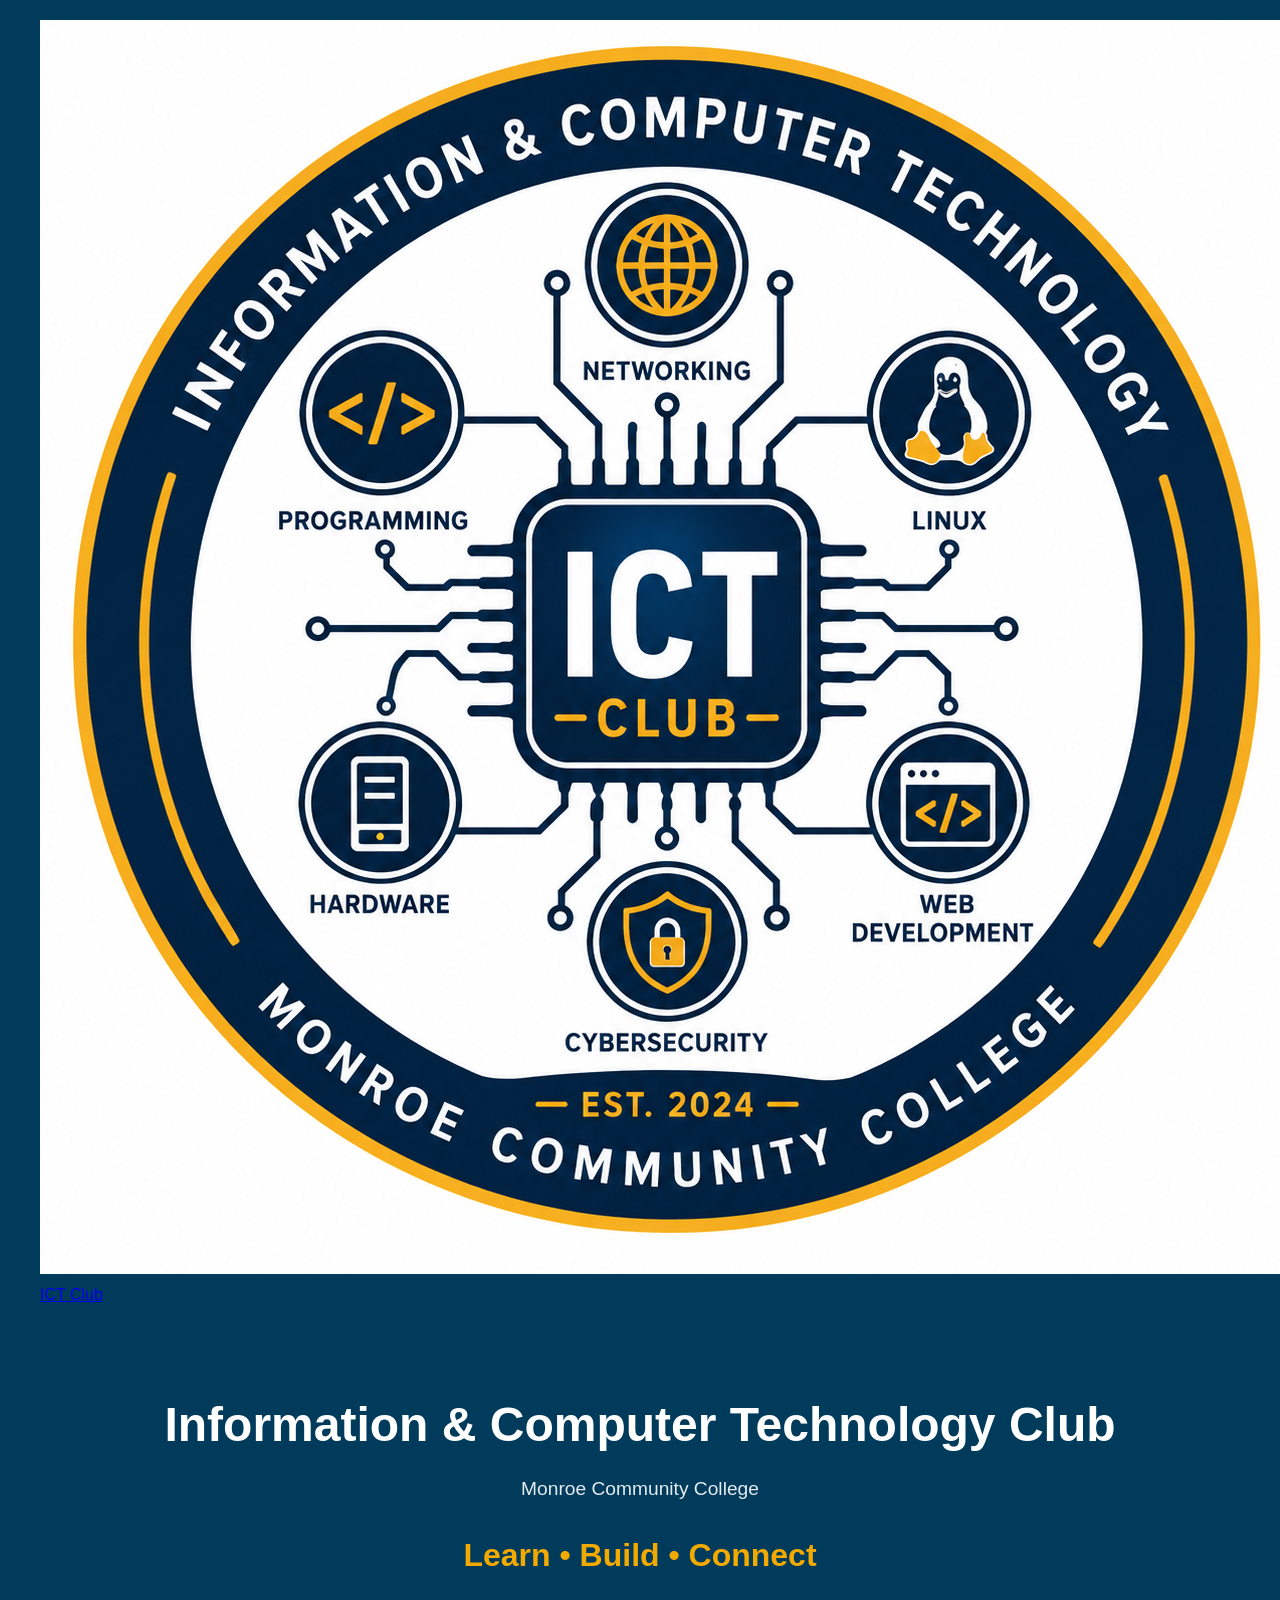
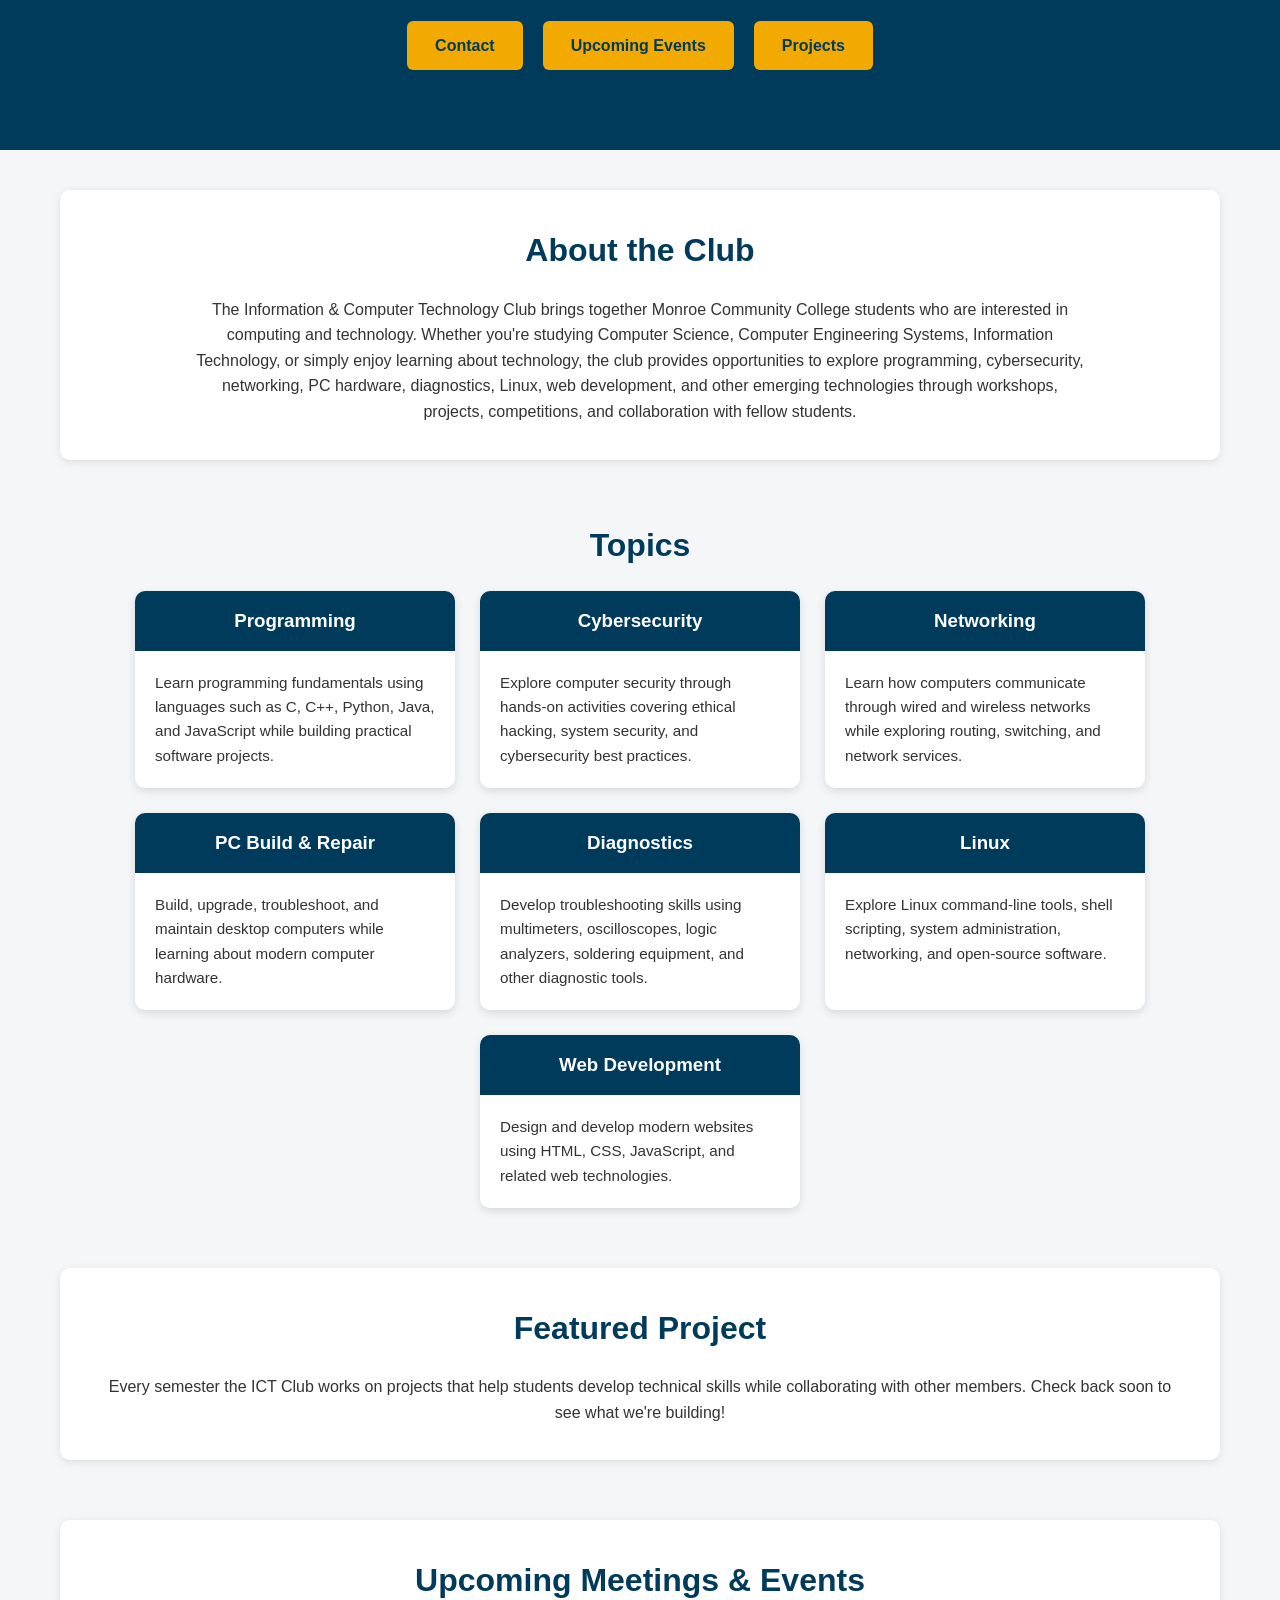
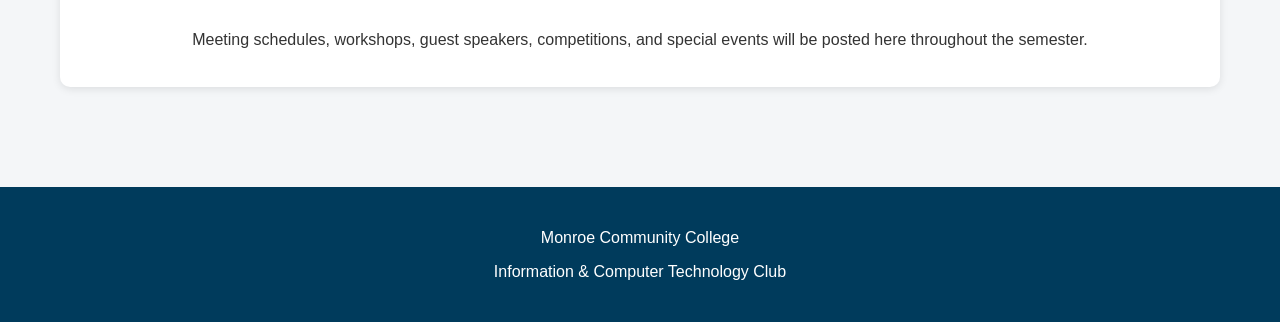
==== index.html @ 96b29e03 "Update logo to be image" ====
<!DOCTYPE html>
<html lang="en">
<head>
    <meta charset="UTF-8">
    <meta name="viewport"
          content="width=device-width, initial-scale=1.0">
    <title>Information & Computer Technology Club</title>
    <link rel="stylesheet" href="styles.css">
</head>

<body>
<header>
    <nav>
        <a href="index.html">
            <img src="images/ict_club_logo.png"
                 alt="ICT Club Logo">
            <span>ICT Club</span>
        </a>
        
        <ul class="nav-links">
            <li><a href="index.html">Home</a></li>
            <li><a href="projects.html">Projects</a></li>
            <li><a href="events.html">Events</a></li>
            <li><a href="resources.html">Resources</a></li>
            <li><a href="contact.html">Contact</a></li>
        </ul>
    </nav>
    <div class="hero">
        <h1>
            Information & Computer Technology Club
        </h1>
        <p class="subtitle">
            Monroe Community College
        </p>
        <h2>
            Learn • Build • Connect
        </h2>
        <div class="hero-buttons">
            <a href="contact.html"
               class="button">
                Contact
            </a>
            <a href="events.html"
               class="button">
                Upcoming Events
            </a>
            <a href="projects.html"
               class="button">
                Projects
            </a>
        </div>
    </div>
</header>

<main>
    <section id="about">
        <h2>About the Club</h2>
        <p>
            The Information & Computer Technology Club brings together
            Monroe Community College students who are interested in
            computing and technology.
            Whether you're studying Computer Science,
            Computer Engineering Systems,
            Information Technology,
            or simply enjoy learning about technology,
            the club provides opportunities to explore programming,
            cybersecurity,
            networking,
            PC hardware,
            diagnostics,
            Linux,
            web development,
            and other emerging technologies through workshops,
            projects,
            competitions,
            and collaboration with fellow students.
        </p>
    </section>
    <section id="topics">
        <h2>Topics</h2>
        <div class="card-container">
            <div class="card">
                <h3>Programming</h3>
                <p>
                    Learn programming fundamentals using languages
                    such as C, C++, Python, Java, and JavaScript
                    while building practical software projects.
                </p>
            </div>
            <div class="card">
                <h3>Cybersecurity</h3>
                <p>
                    Explore computer security through hands-on
                    activities covering ethical hacking,
                    system security,
                    and cybersecurity best practices.
                </p>
            </div>
            <div class="card">
                <h3>Networking</h3>
                <p>
                    Learn how computers communicate through
                    wired and wireless networks while exploring
                    routing, switching, and network services.
                </p>
            </div>
            <div class="card">
                <h3>PC Build & Repair</h3>
                <p>
                    Build, upgrade, troubleshoot,
                    and maintain desktop computers while learning
                    about modern computer hardware.
                </p>
            </div>
            <div class="card">
                <h3>Diagnostics</h3>
                <p>
                    Develop troubleshooting skills using
                    multimeters,
                    oscilloscopes,
                    logic analyzers,
                    soldering equipment,
                    and other diagnostic tools.
                </p>
            </div>
            <div class="card">
                <h3>Linux</h3>
                <p>
                    Explore Linux command-line tools,
                    shell scripting,
                    system administration,
                    networking,
                    and open-source software.
                </p>
            </div>
            <div class="card">
                <h3>Web Development</h3>
                <p>
                    Design and develop modern websites using
                    HTML,
                    CSS,
                    JavaScript,
                    and related web technologies.
                </p>
            </div>
        </div>
    </section>
    <section id="projects">
        <h2>Featured Project</h2>
        <p>
            Every semester the ICT Club works on projects that help
            students develop technical skills while collaborating with
            other members. Check back soon to see what we're building!
        </p>
    </section>
    <section id="events">
        <h2>Upcoming Meetings & Events</h2>
        <p>
            Meeting schedules,
            workshops,
            guest speakers,
            competitions,
            and special events will be posted here throughout
            the semester.
        </p>
    </section>
</main>

<footer>
    <p>
        Monroe Community College
    </p>
    <p>
        Information & Computer Technology Club
    </p>
</footer>

</body>
</html>
---- styles.css ----
/*==================================================
    Monroe Community College
    Information & Computer Technology Club
    Version 2.0
==================================================*/
/*==================================================
    General Styles
==================================================*/
* {
    margin: 0;
    padding: 0;
    box-sizing: border-box;
}
body {
    font-family: Arial, Helvetica, sans-serif;
    background-color: #F4F6F8;
    color: #333333;
    line-height: 1.6;
}
main {
    max-width: 1200px;
    margin: 0 auto;
    padding: 40px 20px;
}
section {
    margin-bottom: 60px;
}
h1,
h2,
h3 {
    color: #003B5C;
}
h2 {
    margin-bottom: 20px;
    font-size: 2rem;
    text-align: center;
}
/*==================================================
    Header
==================================================*/
header {
    background-color: #003B5C;
    color: white;
    padding: 20px 40px 60px 40px;
}
header h1,
header h2,
header p {
    color: white;
}
/*==================================================
    Navigation
==================================================*/
nav {
    display: flex;
    justify-content: space-between;
    align-items: center;
    margin-bottom: 60px;
}
.logo {
    font-size: 1.8rem;
    font-weight: bold;
}
.nav-links {
    list-style: none;
    display: flex;
    gap: 30px;
}
.nav-links a {
    color: white;
    text-decoration: none;
    font-weight: bold;
    transition: color 0.3s;
}
.nav-links a:hover {
    color: #F2A900;
}
/*==================================================
    Hero Section
==================================================*/
.hero {
    text-align: center;
    padding: 20px;
}
.hero h1 {
    font-size: 3rem;
    margin-bottom: 10px;
}
.subtitle {
    font-size: 1.2rem;
    opacity: 0.9;
    margin-bottom: 25px;
}
.hero h2 {
    color: #F2A900;
    font-size: 2rem;
    margin-bottom: 40px;
}
/*==================================================
    Buttons
==================================================*/
.hero-buttons {
    display: flex;
    justify-content: center;
    flex-wrap: wrap;
    gap: 20px;
}
.button {
    display: inline-block;
    background-color: #F2A900;
    color: #003B5C;
    padding: 12px 28px;
    border-radius: 6px;
    text-decoration: none;
    font-weight: bold;
    transition: 0.3s;
}
.button:hover {
    background-color: white;
}
/*==================================================
    About Section
==================================================*/
#about {
    background: white;
    padding: 35px;
    border-radius: 10px;
    box-shadow: 0 2px 8px rgba(0,0,0,.10);
}
#about p {
    max-width: 900px;
    margin: auto;
    text-align: center;
}
/*==================================================
    Topic Cards
==================================================*/
.card-container {
    display: flex;
    flex-wrap: wrap;
    justify-content: center;
    gap: 25px;
}
.card {
    width: 320px;
    background: white;
    border-radius: 10px;
    box-shadow: 0 3px 10px rgba(0,0,0,.12);
    overflow: hidden;
    transition: transform .25s,
                box-shadow .25s;
}
.card:hover {
    transform: translateY(-6px);
    box-shadow: 0 8px 18px rgba(0,0,0,.18);
}
.card h3 {
    background-color: #003B5C;
    color: white;
    padding: 15px;
    text-align: center;
}
.card p {
    padding: 20px;
    font-size: .95rem;
}
/*==================================================
    Projects Section
==================================================*/
#projects {
    background: white;
    padding: 35px;
    border-radius: 10px;
    box-shadow: 0 2px 8px rgba(0,0,0,.10);
    text-align: center;
}
/*==================================================
    Events Section
==================================================*/
#events {
    background: white;
    padding: 35px;
    border-radius: 10px;
    box-shadow: 0 2px 8px rgba(0,0,0,.10);
    text-align: center;
}
/*==================================================
    Footer
==================================================*/
footer {
    background-color: #003B5C;
    color: white;
    text-align: center;
    padding: 30px;
}
footer p {
    margin: 8px 0;
}
/*==================================================
    Responsive Layout
==================================================*/
@media (max-width: 900px)
{
    nav {
        flex-direction: column;
        gap: 20px;
    }
    .nav-links {
        flex-wrap: wrap;
        justify-content: center;
        gap: 15px;
    }
    .hero h1 {
        font-size: 2.2rem;
    }
    .hero h2 {
        font-size: 1.6rem;
    }
    .card {
        width: 100%;
    }
}
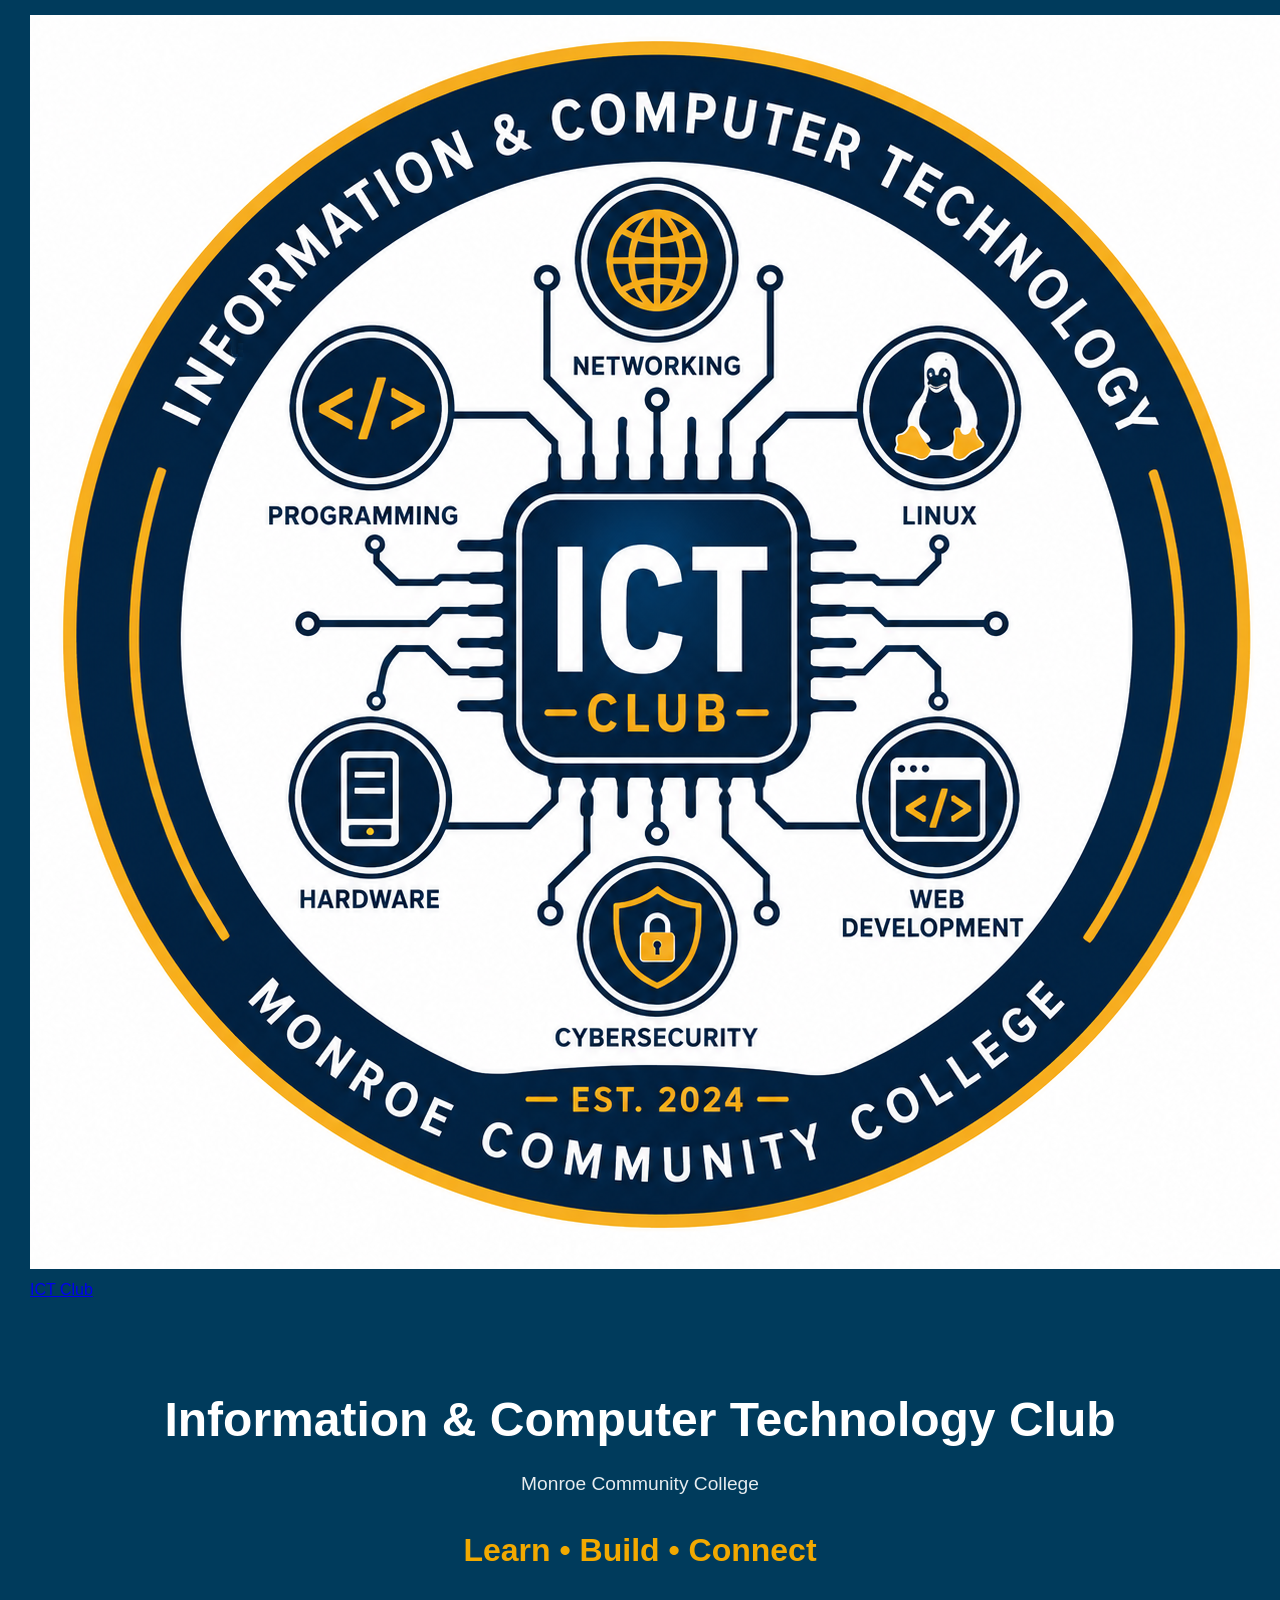
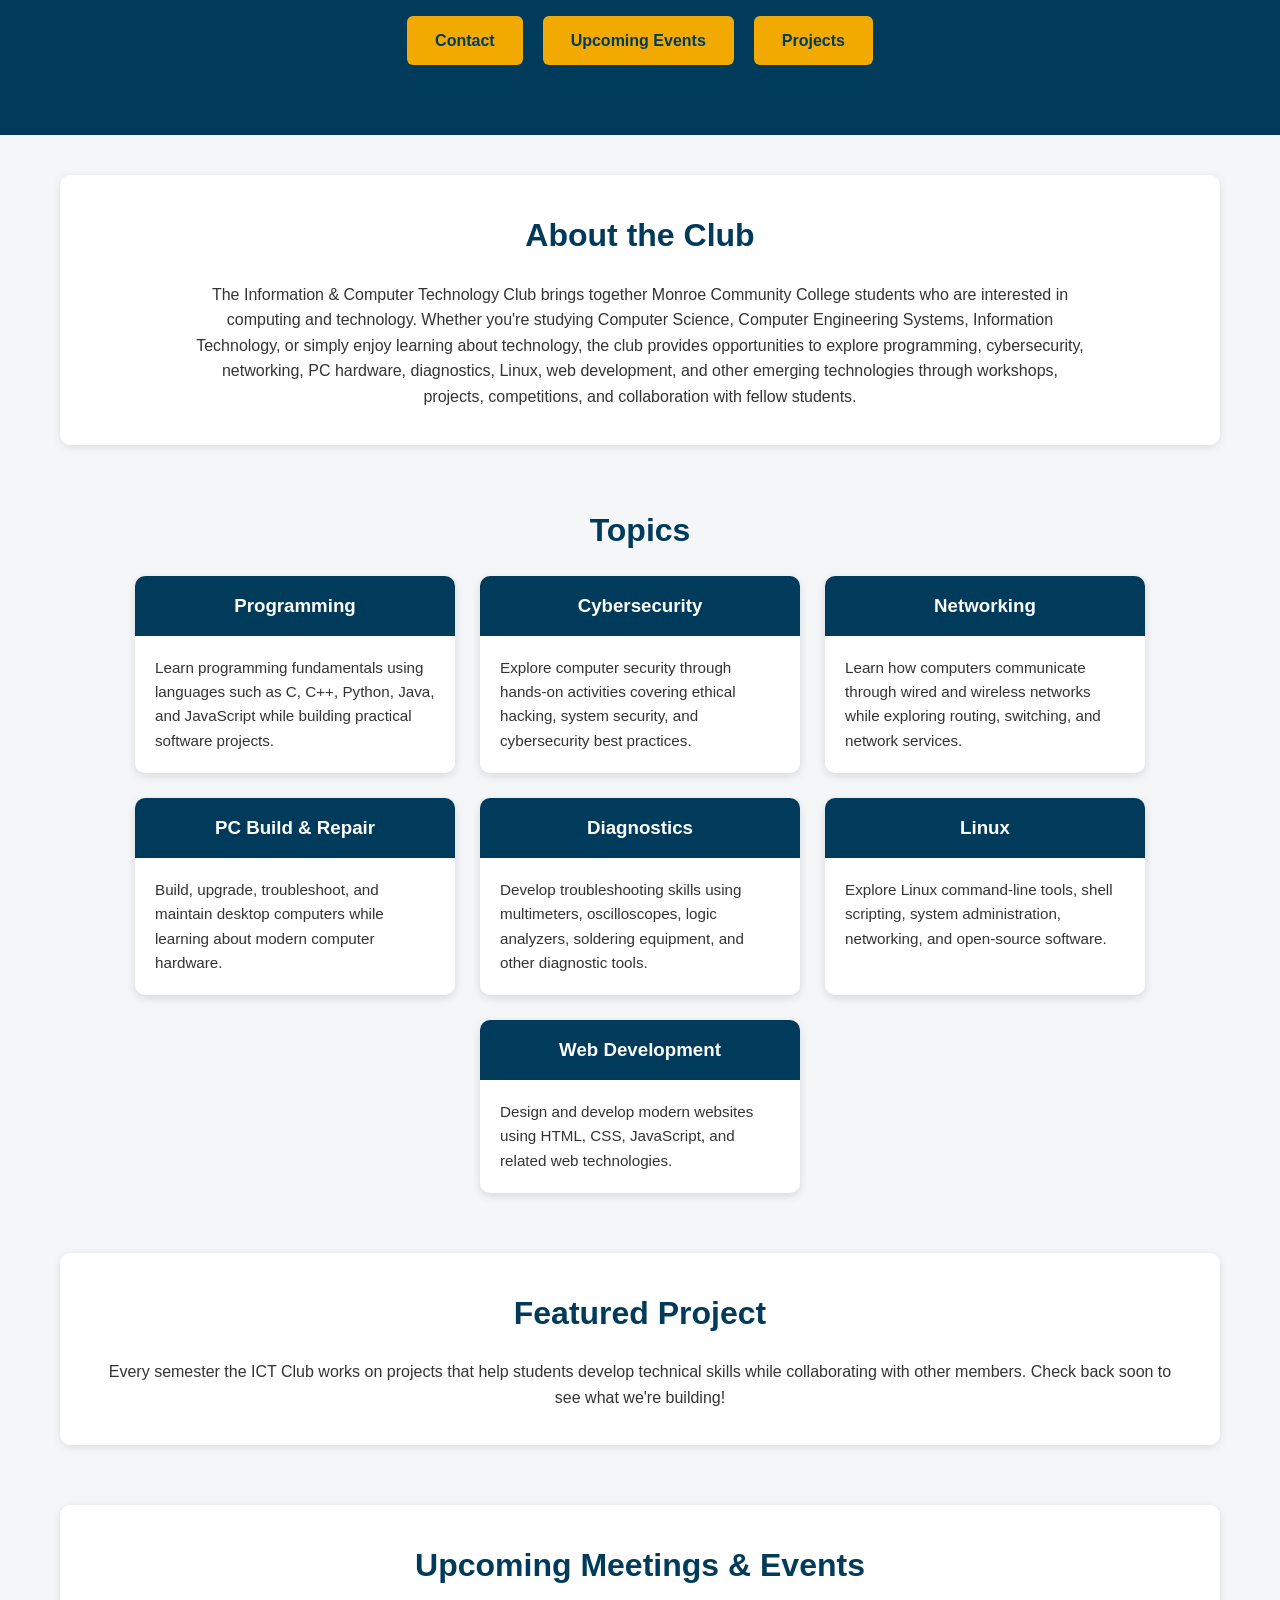
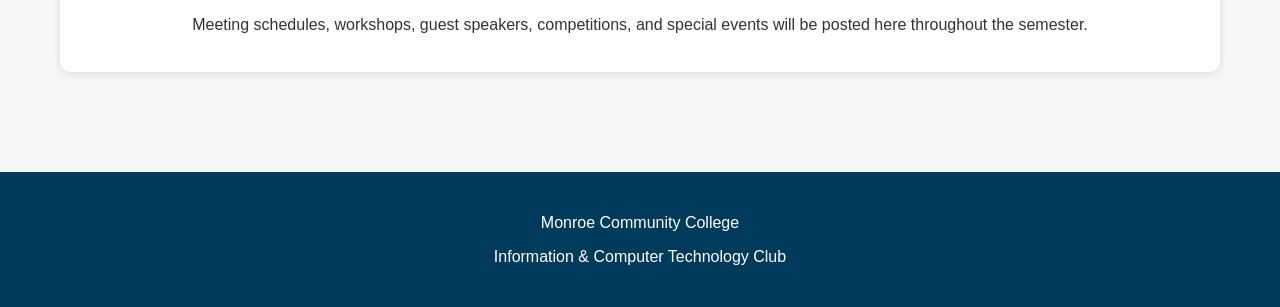
==== commit 7b937997: "Revise index.html for club homepage enhancements This update modifies the index.html file to improve" ====
--- a/index.html
+++ b/index.html
@@ -1,179 +1,202 @@
 <!DOCTYPE html>
+
+<!--
+===========================================================
+FILE:       index.html
+
+DESCRIPTION:
+    Home page for the Monroe Community College
+    Information & Computer Technology Club website.
+
+    This page serves as the primary landing page for
+    prospective and current club members. It provides
+    an overview of the club, highlights areas of
+    interest, and directs visitors to projects,
+    events, resources, and contact information.
+
+AUTHOR:
+    Monroe Community College
+    Information & Computer Technology Club
+
+===========================================================
+-->
+
 <html lang="en">
-<head>
-    <meta charset="UTF-8">
-    <meta name="viewport"
-          content="width=device-width, initial-scale=1.0">
-    <title>Information & Computer Technology Club</title>
-    <link rel="stylesheet" href="styles.css">
-</head>
-
-<body>
-<header>
-    <nav>
-        <a href="index.html">
-            <img src="images/ict_club_logo.png"
-                 alt="ICT Club Logo">
-            <span>ICT Club</span>
-        </a>
         
-        <ul class="nav-links">
-            <li><a href="index.html">Home</a></li>
-            <li><a href="projects.html">Projects</a></li>
-            <li><a href="events.html">Events</a></li>
-            <li><a href="resources.html">Resources</a></li>
-            <li><a href="contact.html">Contact</a></li>
-        </ul>
-    </nav>
-    <div class="hero">
-        <h1>
-            Information & Computer Technology Club
-        </h1>
-        <p class="subtitle">
-            Monroe Community College
-        </p>
-        <h2>
-            Learn • Build • Connect
-        </h2>
-        <div class="hero-buttons">
-            <a href="contact.html"
-               class="button">
-                Contact
-            </a>
-            <a href="events.html"
-               class="button">
-                Upcoming Events
-            </a>
-            <a href="projects.html"
-               class="button">
-                Projects
-            </a>
-        </div>
-    </div>
-</header>
-
-<main>
-    <section id="about">
-        <h2>About the Club</h2>
-        <p>
-            The Information & Computer Technology Club brings together
-            Monroe Community College students who are interested in
-            computing and technology.
-            Whether you're studying Computer Science,
-            Computer Engineering Systems,
-            Information Technology,
-            or simply enjoy learning about technology,
-            the club provides opportunities to explore programming,
-            cybersecurity,
-            networking,
-            PC hardware,
-            diagnostics,
-            Linux,
-            web development,
-            and other emerging technologies through workshops,
-            projects,
-            competitions,
-            and collaboration with fellow students.
-        </p>
-    </section>
-    <section id="topics">
-        <h2>Topics</h2>
-        <div class="card-container">
-            <div class="card">
-                <h3>Programming</h3>
+    <head>
+        <meta charset="UTF-8">
+        <meta name="viewport"
+              content="width=device-width, initial-scale=1.0">
+        <title>Information & Computer Technology Club</title>
+        <link rel="stylesheet" href="styles.css">
+    </head>
+    
+    <body>
+        <header>
+            <nav>
+                <a href="index.html">
+                    <img src="images/ict_club_logo.png"
+                         alt="ICT Club Logo">
+                    <span>ICT Club</span>
+                </a>
+                
+                <ul class="nav-links">
+                    <li><a href="index.html">Home</a></li>
+                    <li><a href="projects.html">Projects</a></li>
+                    <li><a href="events.html">Events</a></li>
+                    <li><a href="resources.html">Resources</a></li>
+                    <li><a href="contact.html">Contact</a></li>
+                </ul>
+            </nav>
+            <div class="hero">
+                <h1>
+                    Information & Computer Technology Club
+                </h1>
+                <p class="subtitle">
+                    Monroe Community College
+                </p>
+                <h2>
+                    Learn • Build • Connect
+                </h2>
+                <div class="hero-buttons">
+                    <a href="contact.html"
+                       class="button">
+                        Contact
+                    </a>
+                    <a href="events.html"
+                       class="button">
+                        Upcoming Events
+                    </a>
+                    <a href="projects.html"
+                       class="button">
+                        Projects
+                    </a>
+                </div>
+            </div>
+        </header>
+    
+        <main>
+            <section id="about">
+                <h2>About the Club</h2>
                 <p>
-                    Learn programming fundamentals using languages
-                    such as C, C++, Python, Java, and JavaScript
-                    while building practical software projects.
-                </p>
-            </div>
-            <div class="card">
-                <h3>Cybersecurity</h3>
+                    The Information & Computer Technology Club brings together
+                    Monroe Community College students who are interested in
+                    computing and technology.
+                    Whether you're studying Computer Science,
+                    Computer Engineering Systems,
+                    Information Technology,
+                    or simply enjoy learning about technology,
+                    the club provides opportunities to explore programming,
+                    cybersecurity,
+                    networking,
+                    PC hardware,
+                    diagnostics,
+                    Linux,
+                    web development,
+                    and other emerging technologies through workshops,
+                    projects,
+                    competitions,
+                    and collaboration with fellow students.
+                </p>
+            </section>
+            <section id="topics">
+                <h2>Topics</h2>
+                <div class="card-container">
+                    <div class="card">
+                        <h3>Programming</h3>
+                        <p>
+                            Learn programming fundamentals using languages
+                            such as C, C++, Python, Java, and JavaScript
+                            while building practical software projects.
+                        </p>
+                    </div>
+                    <div class="card">
+                        <h3>Cybersecurity</h3>
+                        <p>
+                            Explore computer security through hands-on
+                            activities covering ethical hacking,
+                            system security,
+                            and cybersecurity best practices.
+                        </p>
+                    </div>
+                    <div class="card">
+                        <h3>Networking</h3>
+                        <p>
+                            Learn how computers communicate through
+                            wired and wireless networks while exploring
+                            routing, switching, and network services.
+                        </p>
+                    </div>
+                    <div class="card">
+                        <h3>PC Build & Repair</h3>
+                        <p>
+                            Build, upgrade, troubleshoot,
+                            and maintain desktop computers while learning
+                            about modern computer hardware.
+                        </p>
+                    </div>
+                    <div class="card">
+                        <h3>Diagnostics</h3>
+                        <p>
+                            Develop troubleshooting skills using
+                            multimeters,
+                            oscilloscopes,
+                            logic analyzers,
+                            soldering equipment,
+                            and other diagnostic tools.
+                        </p>
+                    </div>
+                    <div class="card">
+                        <h3>Linux</h3>
+                        <p>
+                            Explore Linux command-line tools,
+                            shell scripting,
+                            system administration,
+                            networking,
+                            and open-source software.
+                        </p>
+                    </div>
+                    <div class="card">
+                        <h3>Web Development</h3>
+                        <p>
+                            Design and develop modern websites using
+                            HTML,
+                            CSS,
+                            JavaScript,
+                            and related web technologies.
+                        </p>
+                    </div>
+                </div>
+            </section>
+            <section id="projects">
+                <h2>Featured Project</h2>
                 <p>
-                    Explore computer security through hands-on
-                    activities covering ethical hacking,
-                    system security,
-                    and cybersecurity best practices.
-                </p>
-            </div>
-            <div class="card">
-                <h3>Networking</h3>
+                    Every semester the ICT Club works on projects that help
+                    students develop technical skills while collaborating with
+                    other members. Check back soon to see what we're building!
+                </p>
+            </section>
+            <section id="events">
+                <h2>Upcoming Meetings & Events</h2>
                 <p>
-                    Learn how computers communicate through
-                    wired and wireless networks while exploring
-                    routing, switching, and network services.
-                </p>
-            </div>
-            <div class="card">
-                <h3>PC Build & Repair</h3>
-                <p>
-                    Build, upgrade, troubleshoot,
-                    and maintain desktop computers while learning
-                    about modern computer hardware.
-                </p>
-            </div>
-            <div class="card">
-                <h3>Diagnostics</h3>
-                <p>
-                    Develop troubleshooting skills using
-                    multimeters,
-                    oscilloscopes,
-                    logic analyzers,
-                    soldering equipment,
-                    and other diagnostic tools.
-                </p>
-            </div>
-            <div class="card">
-                <h3>Linux</h3>
-                <p>
-                    Explore Linux command-line tools,
-                    shell scripting,
-                    system administration,
-                    networking,
-                    and open-source software.
-                </p>
-            </div>
-            <div class="card">
-                <h3>Web Development</h3>
-                <p>
-                    Design and develop modern websites using
-                    HTML,
-                    CSS,
-                    JavaScript,
-                    and related web technologies.
-                </p>
-            </div>
-        </div>
-    </section>
-    <section id="projects">
-        <h2>Featured Project</h2>
-        <p>
-            Every semester the ICT Club works on projects that help
-            students develop technical skills while collaborating with
-            other members. Check back soon to see what we're building!
-        </p>
-    </section>
-    <section id="events">
-        <h2>Upcoming Meetings & Events</h2>
-        <p>
-            Meeting schedules,
-            workshops,
-            guest speakers,
-            competitions,
-            and special events will be posted here throughout
-            the semester.
-        </p>
-    </section>
-</main>
-
-<footer>
-    <p>
-        Monroe Community College
-    </p>
-    <p>
-        Information & Computer Technology Club
-    </p>
-</footer>
-
-</body>
+                    Meeting schedules,
+                    workshops,
+                    guest speakers,
+                    competitions,
+                    and special events will be posted here throughout
+                    the semester.
+                </p>
+            </section>
+        </main>
+    
+        <footer>
+            <p>
+                Monroe Community College
+            </p>
+            <p>
+                Information & Computer Technology Club
+            </p>
+        </footer>
+    
+    </body>
 </html>
--- a/styles.css
+++ b/styles.css
@@ -1,8 +1,27 @@
-/*==================================================
+/*==========================================================
+FILE:       styles.css
+
+DESCRIPTION:
+    Cascading Style Sheet (CSS) for the Monroe Community
+    College Information & Computer Technology Club website.
+
+    This file defines the visual appearance of the website,
+    including layout, colors, typography, navigation,
+    buttons, cards, responsive design, and page formatting.
+
+NOTES:
+    - Keep related styles grouped together.
+    - Add new sections using the standard comment format.
+    - Update existing styles when possible rather than
+      creating duplicate rules.
+
+AUTHOR:
     Monroe Community College
     Information & Computer Technology Club
-    Version 2.0
-==================================================*/
+
+==========================================================*/
+
+
 /*==================================================
     General Styles
 ==================================================*/
@@ -41,13 +60,14 @@
 header {
     background-color: #003B5C;
     color: white;
-    padding: 20px 40px 60px 40px;
+    padding: 15px 30px 50px 30px;
 }
 header h1,
 header h2,
 header p {
     color: white;
 }
+
 /*==================================================
     Navigation
 ==================================================*/
@@ -57,9 +77,25 @@
     align-items: center;
     margin-bottom: 60px;
 }
-.logo {
+
+.logo
+{
     font-size: 1.8rem;
     font-weight: bold;
+}
+.logo a
+{
+    display: flex;
+    align-items: center;
+    gap: 12px;
+
+    color: white;
+    text-decoration: none;
+}
+.logo img
+{
+    width: 48px;
+    height: 48px;
 }
 .nav-links {
     list-style: none;
@@ -75,6 +111,7 @@
 .nav-links a:hover {
     color: #F2A900;
 }
+
 /*==================================================
     Hero Section
 ==================================================*/
@@ -96,6 +133,7 @@
     font-size: 2rem;
     margin-bottom: 40px;
 }
+
 /*==================================================
     Buttons
 ==================================================*/
@@ -118,6 +156,7 @@
 .button:hover {
     background-color: white;
 }
+
 /*==================================================
     About Section
 ==================================================*/
@@ -132,6 +171,7 @@
     margin: auto;
     text-align: center;
 }
+
 /*==================================================
     Topic Cards
 ==================================================*/
@@ -164,6 +204,7 @@
     padding: 20px;
     font-size: .95rem;
 }
+
 /*==================================================
     Projects Section
 ==================================================*/
@@ -174,6 +215,7 @@
     box-shadow: 0 2px 8px rgba(0,0,0,.10);
     text-align: center;
 }
+
 /*==================================================
     Events Section
 ==================================================*/
@@ -184,6 +226,7 @@
     box-shadow: 0 2px 8px rgba(0,0,0,.10);
     text-align: center;
 }
+
 /*==================================================
     Footer
 ==================================================*/
@@ -196,6 +239,7 @@
 footer p {
     margin: 8px 0;
 }
+
 /*==================================================
     Responsive Layout
 ==================================================*/
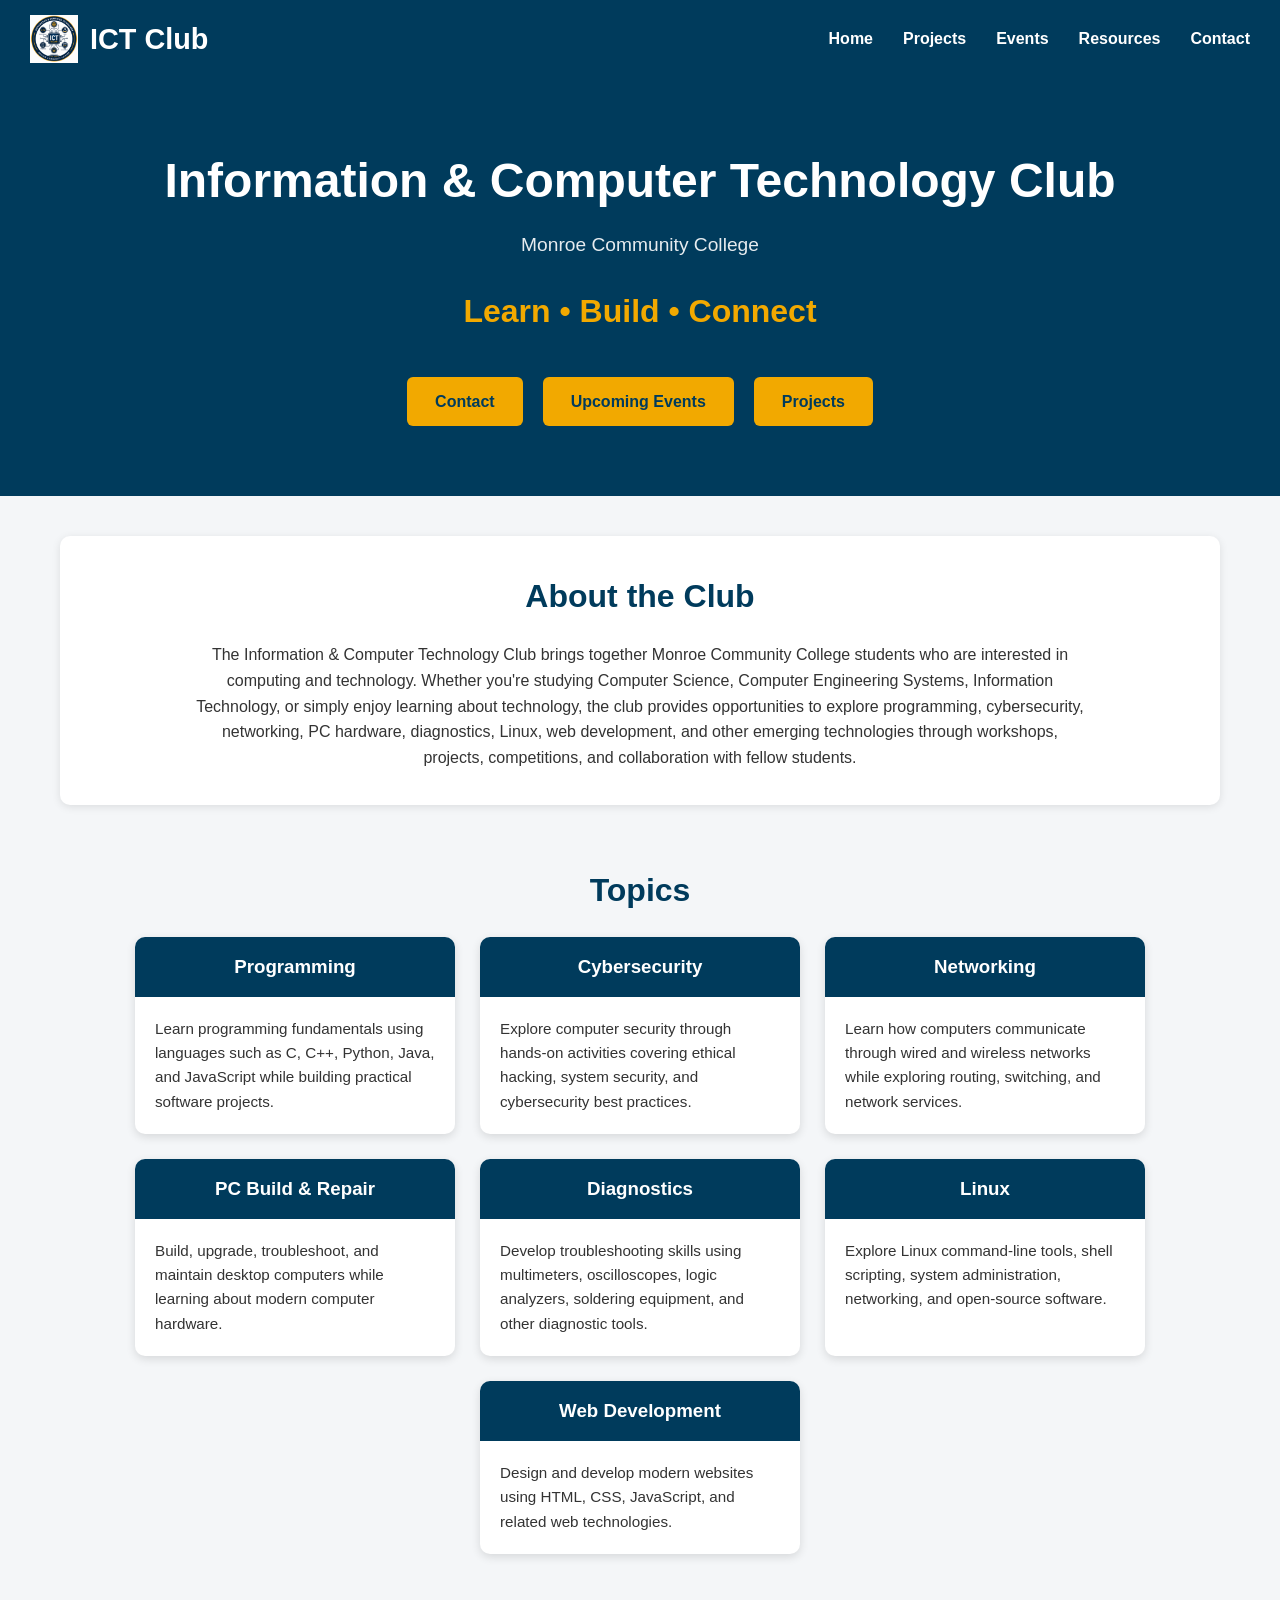
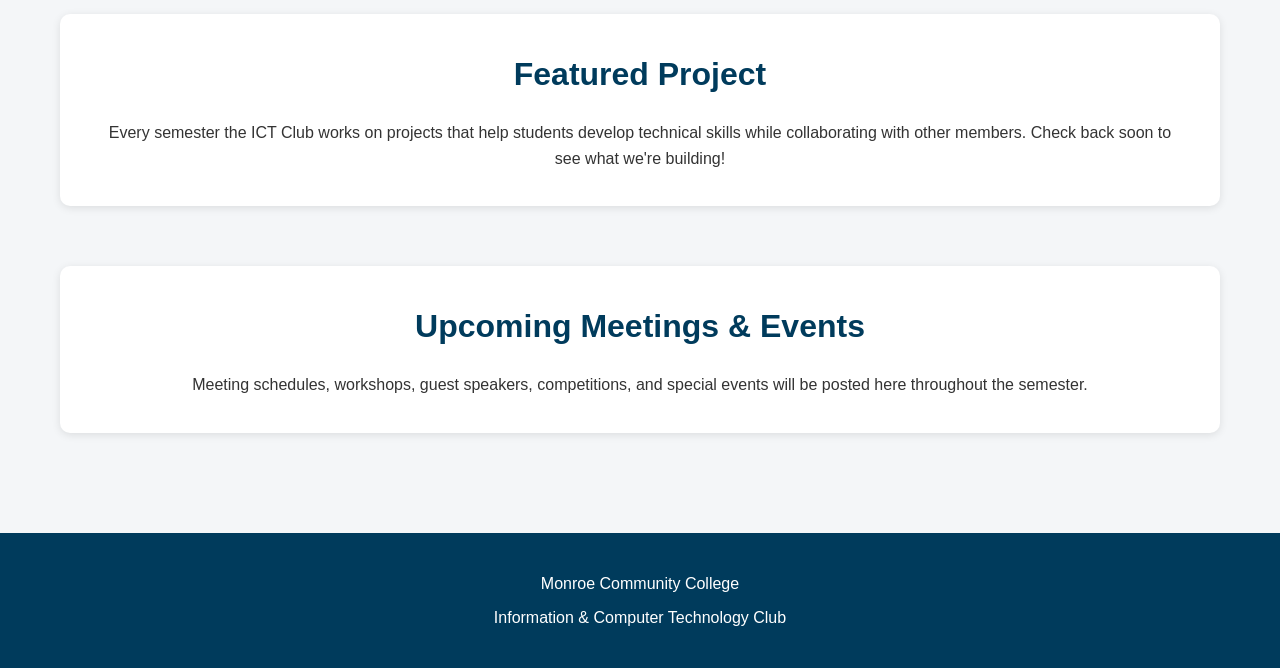
==== commit 72e27329: "Refactor logo section in index.html" ====
--- a/index.html
+++ b/index.html
@@ -34,11 +34,13 @@
     <body>
         <header>
             <nav>
-                <a href="index.html">
-                    <img src="images/ict_club_logo.png"
-                         alt="ICT Club Logo">
-                    <span>ICT Club</span>
-                </a>
+                <div class="logo">
+                    <a href="index.html">
+                        <img src="images/ict_club_logo.png"
+                             alt="ICT Club Logo">
+                        <span>ICT Club</span>
+                    </a>
+                </div>
                 
                 <ul class="nav-links">
                     <li><a href="index.html">Home</a></li>
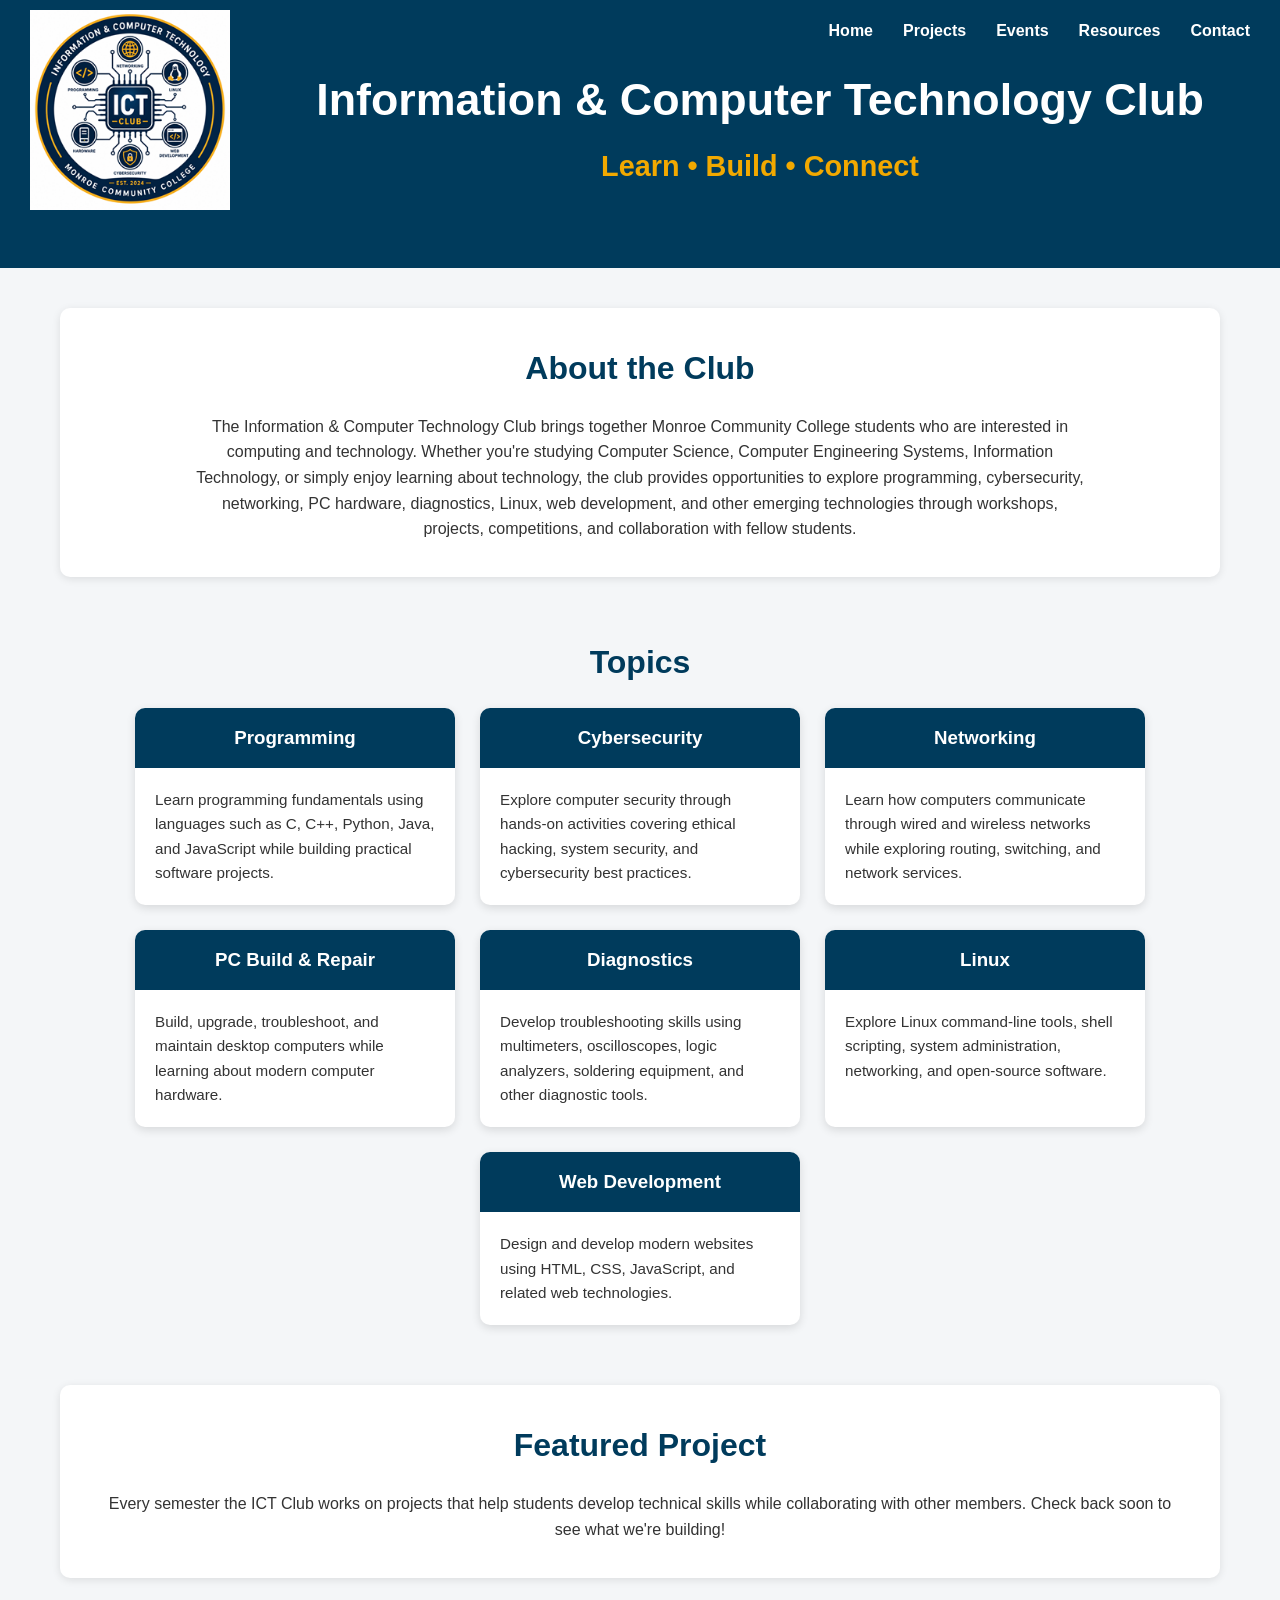
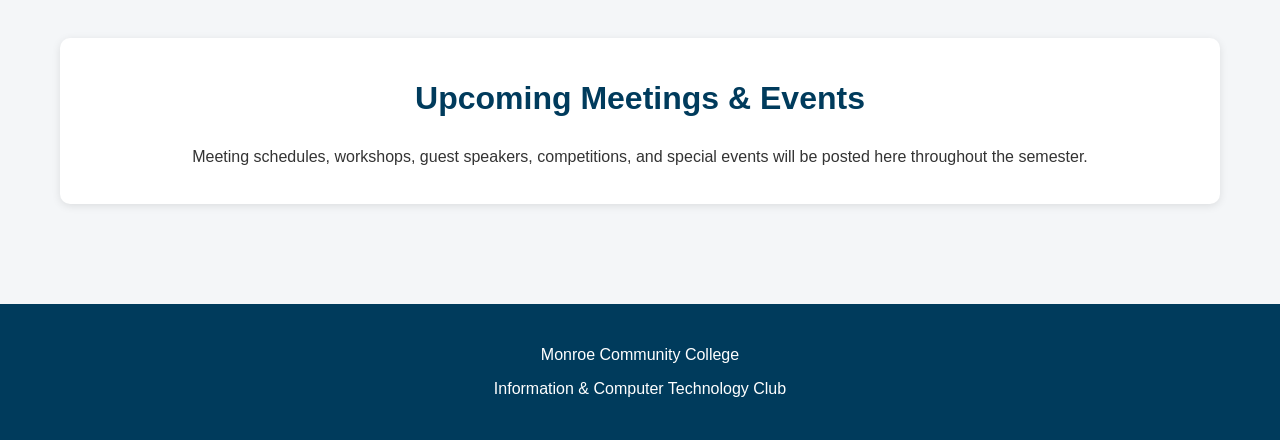
==== commit 5b36aa4c: "Update hero, Nav, and logo This update focuses on improving the overall appearance, consistency, and" ====
--- a/index.html
+++ b/index.html
@@ -1,204 +1,187 @@
-<!DOCTYPE html>
-
-<!--
-===========================================================
-FILE:       index.html
-
-DESCRIPTION:
-    Home page for the Monroe Community College
-    Information & Computer Technology Club website.
-
-    This page serves as the primary landing page for
-    prospective and current club members. It provides
-    an overview of the club, highlights areas of
-    interest, and directs visitors to projects,
-    events, resources, and contact information.
-
-AUTHOR:
-    Monroe Community College
-    Information & Computer Technology Club
-
-===========================================================
--->
-
-<html lang="en">
-        
-    <head>
-        <meta charset="UTF-8">
-        <meta name="viewport"
-              content="width=device-width, initial-scale=1.0">
-        <title>Information & Computer Technology Club</title>
-        <link rel="stylesheet" href="styles.css">
-    </head>
-    
-    <body>
-        <header>
-            <nav>
-                <div class="logo">
-                    <a href="index.html">
-                        <img src="images/ict_club_logo.png"
-                             alt="ICT Club Logo">
-                        <span>ICT Club</span>
-                    </a>
-                </div>
-                
-                <ul class="nav-links">
-                    <li><a href="index.html">Home</a></li>
-                    <li><a href="projects.html">Projects</a></li>
-                    <li><a href="events.html">Events</a></li>
-                    <li><a href="resources.html">Resources</a></li>
-                    <li><a href="contact.html">Contact</a></li>
-                </ul>
-            </nav>
-            <div class="hero">
-                <h1>
-                    Information & Computer Technology Club
-                </h1>
-                <p class="subtitle">
-                    Monroe Community College
-                </p>
-                <h2>
-                    Learn • Build • Connect
-                </h2>
-                <div class="hero-buttons">
-                    <a href="contact.html"
-                       class="button">
-                        Contact
-                    </a>
-                    <a href="events.html"
-                       class="button">
-                        Upcoming Events
-                    </a>
-                    <a href="projects.html"
-                       class="button">
-                        Projects
-                    </a>
-                </div>
-            </div>
-        </header>
-    
-        <main>
-            <section id="about">
-                <h2>About the Club</h2>
-                <p>
-                    The Information & Computer Technology Club brings together
-                    Monroe Community College students who are interested in
-                    computing and technology.
-                    Whether you're studying Computer Science,
-                    Computer Engineering Systems,
-                    Information Technology,
-                    or simply enjoy learning about technology,
-                    the club provides opportunities to explore programming,
-                    cybersecurity,
-                    networking,
-                    PC hardware,
-                    diagnostics,
-                    Linux,
-                    web development,
-                    and other emerging technologies through workshops,
-                    projects,
-                    competitions,
-                    and collaboration with fellow students.
-                </p>
-            </section>
-            <section id="topics">
-                <h2>Topics</h2>
-                <div class="card-container">
-                    <div class="card">
-                        <h3>Programming</h3>
-                        <p>
-                            Learn programming fundamentals using languages
-                            such as C, C++, Python, Java, and JavaScript
-                            while building practical software projects.
-                        </p>
-                    </div>
-                    <div class="card">
-                        <h3>Cybersecurity</h3>
-                        <p>
-                            Explore computer security through hands-on
-                            activities covering ethical hacking,
-                            system security,
-                            and cybersecurity best practices.
-                        </p>
-                    </div>
-                    <div class="card">
-                        <h3>Networking</h3>
-                        <p>
-                            Learn how computers communicate through
-                            wired and wireless networks while exploring
-                            routing, switching, and network services.
-                        </p>
-                    </div>
-                    <div class="card">
-                        <h3>PC Build & Repair</h3>
-                        <p>
-                            Build, upgrade, troubleshoot,
-                            and maintain desktop computers while learning
-                            about modern computer hardware.
-                        </p>
-                    </div>
-                    <div class="card">
-                        <h3>Diagnostics</h3>
-                        <p>
-                            Develop troubleshooting skills using
-                            multimeters,
-                            oscilloscopes,
-                            logic analyzers,
-                            soldering equipment,
-                            and other diagnostic tools.
-                        </p>
-                    </div>
-                    <div class="card">
-                        <h3>Linux</h3>
-                        <p>
-                            Explore Linux command-line tools,
-                            shell scripting,
-                            system administration,
-                            networking,
-                            and open-source software.
-                        </p>
-                    </div>
-                    <div class="card">
-                        <h3>Web Development</h3>
-                        <p>
-                            Design and develop modern websites using
-                            HTML,
-                            CSS,
-                            JavaScript,
-                            and related web technologies.
-                        </p>
-                    </div>
-                </div>
-            </section>
-            <section id="projects">
-                <h2>Featured Project</h2>
-                <p>
-                    Every semester the ICT Club works on projects that help
-                    students develop technical skills while collaborating with
-                    other members. Check back soon to see what we're building!
-                </p>
-            </section>
-            <section id="events">
-                <h2>Upcoming Meetings & Events</h2>
-                <p>
-                    Meeting schedules,
-                    workshops,
-                    guest speakers,
-                    competitions,
-                    and special events will be posted here throughout
-                    the semester.
-                </p>
-            </section>
-        </main>
-    
-        <footer>
-            <p>
-                Monroe Community College
-            </p>
-            <p>
-                Information & Computer Technology Club
-            </p>
-        </footer>
-    
-    </body>
-</html>
+<!DOCTYPE html>
+
+<!--
+===========================================================
+FILE:       index.html
+
+DESCRIPTION:
+    Home page for the Monroe Community College
+    Information & Computer Technology Club website.
+
+    This page serves as the primary landing page for
+    prospective and current club members. It provides
+    an overview of the club, highlights areas of
+    interest, and directs visitors to projects,
+    events, resources, and contact information.
+
+AUTHOR:
+    Monroe Community College
+    Information & Computer Technology Club
+
+===========================================================
+-->
+
+<html lang="en">
+
+<head>
+    <meta charset="UTF-8">
+    <meta name="viewport" content="width=device-width, initial-scale=1.0">
+    <title>Information & Computer Technology Club</title>
+    <link rel="stylesheet" href="styles.css">
+</head>
+
+<body>
+    <header>
+        <div class="header-layout">
+            <div class="logo">
+                <a href="index.html">
+                    <img src="images/ict_club_logo.png" alt="ICT Club Logo">
+                </a>
+            </div>
+
+            <div class="header-content">
+                <nav>
+                    <ul class="nav-links">
+                        <li><a href="index.html">Home</a></li>
+                        <li><a href="projects.html">Projects</a></li>
+                        <li><a href="events.html">Events</a></li>
+                        <li><a href="resources.html">Resources</a></li>
+                        <li><a href="contact.html">Contact</a></li>
+                    </ul>
+                </nav>
+
+                <div class="hero">
+                    <h1>Information &amp; Computer Technology Club</h1>
+                    <h2>Learn • Build • Connect</h2>
+                </div>
+            </div>
+        </div>
+    </header>
+
+    <main>
+        <section id="about">
+            <h2>About the Club</h2>
+            <p>
+                The Information & Computer Technology Club brings together
+                Monroe Community College students who are interested in
+                computing and technology.
+                Whether you're studying Computer Science,
+                Computer Engineering Systems,
+                Information Technology,
+                or simply enjoy learning about technology,
+                the club provides opportunities to explore programming,
+                cybersecurity,
+                networking,
+                PC hardware,
+                diagnostics,
+                Linux,
+                web development,
+                and other emerging technologies through workshops,
+                projects,
+                competitions,
+                and collaboration with fellow students.
+            </p>
+        </section>
+
+        <section id="topics">
+            <h2>Topics</h2>
+            <div class="card-container">
+                <div class="card">
+                    <h3>Programming</h3>
+                    <p>
+                        Learn programming fundamentals using languages
+                        such as C, C++, Python, Java, and JavaScript
+                        while building practical software projects.
+                    </p>
+                </div>
+                <div class="card">
+                    <h3>Cybersecurity</h3>
+                    <p>
+                        Explore computer security through hands-on
+                        activities covering ethical hacking,
+                        system security,
+                        and cybersecurity best practices.
+                    </p>
+                </div>
+                <div class="card">
+                    <h3>Networking</h3>
+                    <p>
+                        Learn how computers communicate through
+                        wired and wireless networks while exploring
+                        routing, switching, and network services.
+                    </p>
+                </div>
+                <div class="card">
+                    <h3>PC Build & Repair</h3>
+                    <p>
+                        Build, upgrade, troubleshoot,
+                        and maintain desktop computers while learning
+                        about modern computer hardware.
+                    </p>
+                </div>
+                <div class="card">
+                    <h3>Diagnostics</h3>
+                    <p>
+                        Develop troubleshooting skills using
+                        multimeters,
+                        oscilloscopes,
+                        logic analyzers,
+                        soldering equipment,
+                        and other diagnostic tools.
+                    </p>
+                </div>
+                <div class="card">
+                    <h3>Linux</h3>
+                    <p>
+                        Explore Linux command-line tools,
+                        shell scripting,
+                        system administration,
+                        networking,
+                        and open-source software.
+                    </p>
+                </div>
+                <div class="card">
+                    <h3>Web Development</h3>
+                    <p>
+                        Design and develop modern websites using
+                        HTML,
+                        CSS,
+                        JavaScript,
+                        and related web technologies.
+                    </p>
+                </div>
+            </div>
+        </section>
+        <section id="projects">
+            <h2>Featured Project</h2>
+            <p>
+                Every semester the ICT Club works on projects that help
+                students develop technical skills while collaborating with
+                other members. Check back soon to see what we're building!
+            </p>
+        </section>
+        <section id="events">
+            <h2>Upcoming Meetings & Events</h2>
+            <p>
+                Meeting schedules,
+                workshops,
+                guest speakers,
+                competitions,
+                and special events will be posted here throughout
+                the semester.
+            </p>
+        </section>
+    </main>
+
+    <footer>
+        <p>
+            Monroe Community College
+        </p>
+        <p>
+            Information & Computer Technology Club
+        </p>
+    </footer>
+
+</body>
+
+</html>
--- a/styles.css
+++ b/styles.css
@@ -1,266 +1,304 @@
-/*==========================================================
-FILE:       styles.css
-
-DESCRIPTION:
-    Cascading Style Sheet (CSS) for the Monroe Community
-    College Information & Computer Technology Club website.
-
-    This file defines the visual appearance of the website,
-    including layout, colors, typography, navigation,
-    buttons, cards, responsive design, and page formatting.
-
-NOTES:
-    - Keep related styles grouped together.
-    - Add new sections using the standard comment format.
-    - Update existing styles when possible rather than
-      creating duplicate rules.
-
-AUTHOR:
-    Monroe Community College
-    Information & Computer Technology Club
-
-==========================================================*/
-
-
-/*==================================================
-    General Styles
-==================================================*/
-* {
-    margin: 0;
-    padding: 0;
-    box-sizing: border-box;
-}
-body {
-    font-family: Arial, Helvetica, sans-serif;
-    background-color: #F4F6F8;
-    color: #333333;
-    line-height: 1.6;
-}
-main {
-    max-width: 1200px;
-    margin: 0 auto;
-    padding: 40px 20px;
-}
-section {
-    margin-bottom: 60px;
-}
-h1,
-h2,
-h3 {
-    color: #003B5C;
-}
-h2 {
-    margin-bottom: 20px;
-    font-size: 2rem;
-    text-align: center;
-}
-/*==================================================
-    Header
-==================================================*/
-header {
-    background-color: #003B5C;
-    color: white;
-    padding: 15px 30px 50px 30px;
-}
-header h1,
-header h2,
-header p {
-    color: white;
-}
-
-/*==================================================
-    Navigation
-==================================================*/
-nav {
-    display: flex;
-    justify-content: space-between;
-    align-items: center;
-    margin-bottom: 60px;
-}
-
-.logo
-{
-    font-size: 1.8rem;
-    font-weight: bold;
-}
-.logo a
-{
-    display: flex;
-    align-items: center;
-    gap: 12px;
-
-    color: white;
-    text-decoration: none;
-}
-.logo img
-{
-    width: 48px;
-    height: 48px;
-}
-.nav-links {
-    list-style: none;
-    display: flex;
-    gap: 30px;
-}
-.nav-links a {
-    color: white;
-    text-decoration: none;
-    font-weight: bold;
-    transition: color 0.3s;
-}
-.nav-links a:hover {
-    color: #F2A900;
-}
-
-/*==================================================
-    Hero Section
-==================================================*/
-.hero {
-    text-align: center;
-    padding: 20px;
-}
-.hero h1 {
-    font-size: 3rem;
-    margin-bottom: 10px;
-}
-.subtitle {
-    font-size: 1.2rem;
-    opacity: 0.9;
-    margin-bottom: 25px;
-}
-.hero h2 {
-    color: #F2A900;
-    font-size: 2rem;
-    margin-bottom: 40px;
-}
-
-/*==================================================
-    Buttons
-==================================================*/
-.hero-buttons {
-    display: flex;
-    justify-content: center;
-    flex-wrap: wrap;
-    gap: 20px;
-}
-.button {
-    display: inline-block;
-    background-color: #F2A900;
-    color: #003B5C;
-    padding: 12px 28px;
-    border-radius: 6px;
-    text-decoration: none;
-    font-weight: bold;
-    transition: 0.3s;
-}
-.button:hover {
-    background-color: white;
-}
-
-/*==================================================
-    About Section
-==================================================*/
-#about {
-    background: white;
-    padding: 35px;
-    border-radius: 10px;
-    box-shadow: 0 2px 8px rgba(0,0,0,.10);
-}
-#about p {
-    max-width: 900px;
-    margin: auto;
-    text-align: center;
-}
-
-/*==================================================
-    Topic Cards
-==================================================*/
-.card-container {
-    display: flex;
-    flex-wrap: wrap;
-    justify-content: center;
-    gap: 25px;
-}
-.card {
-    width: 320px;
-    background: white;
-    border-radius: 10px;
-    box-shadow: 0 3px 10px rgba(0,0,0,.12);
-    overflow: hidden;
-    transition: transform .25s,
-                box-shadow .25s;
-}
-.card:hover {
-    transform: translateY(-6px);
-    box-shadow: 0 8px 18px rgba(0,0,0,.18);
-}
-.card h3 {
-    background-color: #003B5C;
-    color: white;
-    padding: 15px;
-    text-align: center;
-}
-.card p {
-    padding: 20px;
-    font-size: .95rem;
-}
-
-/*==================================================
-    Projects Section
-==================================================*/
-#projects {
-    background: white;
-    padding: 35px;
-    border-radius: 10px;
-    box-shadow: 0 2px 8px rgba(0,0,0,.10);
-    text-align: center;
-}
-
-/*==================================================
-    Events Section
-==================================================*/
-#events {
-    background: white;
-    padding: 35px;
-    border-radius: 10px;
-    box-shadow: 0 2px 8px rgba(0,0,0,.10);
-    text-align: center;
-}
-
-/*==================================================
-    Footer
-==================================================*/
-footer {
-    background-color: #003B5C;
-    color: white;
-    text-align: center;
-    padding: 30px;
-}
-footer p {
-    margin: 8px 0;
-}
-
-/*==================================================
-    Responsive Layout
-==================================================*/
-@media (max-width: 900px)
-{
-    nav {
-        flex-direction: column;
-        gap: 20px;
-    }
-    .nav-links {
-        flex-wrap: wrap;
-        justify-content: center;
-        gap: 15px;
-    }
-    .hero h1 {
-        font-size: 2.2rem;
-    }
-    .hero h2 {
-        font-size: 1.6rem;
-    }
-    .card {
-        width: 100%;
-    }
-}
+/*==========================================================
+FILE:       styles.css
+
+DESCRIPTION:
+    Cascading Style Sheet (CSS) for the Monroe Community
+    College Information & Computer Technology Club website.
+
+    This file defines the visual appearance of the website,
+    including layout, colors, typography, navigation,
+    buttons, cards, responsive design, and page formatting.
+
+NOTES:
+    - Keep related styles grouped together.
+    - Add new sections using the standard comment format.
+    - Update existing styles when possible rather than
+      creating duplicate rules.
+
+AUTHOR:
+    Monroe Community College
+    Information & Computer Technology Club
+
+==========================================================*/
+
+
+/*==================================================
+    General Styles
+==================================================*/
+* {
+    margin: 0;
+    padding: 0;
+    box-sizing: border-box;
+}
+
+body {
+    font-family: Arial, Helvetica, sans-serif;
+    background-color: #F4F6F8;
+    color: #333333;
+    line-height: 1.6;
+}
+
+main {
+    max-width: 1200px;
+    margin: 0 auto;
+    padding: 40px 20px;
+}
+
+section {
+    margin-bottom: 60px;
+}
+
+h1,
+h2,
+h3 {
+    color: #003B5C;
+}
+
+h2 {
+    margin-bottom: 20px;
+    font-size: 2rem;
+    text-align: center;
+}
+
+/*==================================================
+    Header
+==================================================*/
+header {
+    background-color: #003B5C;
+    color: white;
+    padding: 10px 30px 50px 30px;
+}
+
+header h1,
+header h2,
+header p {
+    color: white;
+}
+
+/*==================================================
+    Header Layout
+==================================================*/
+
+.header-layout {
+    display: flex;
+    align-items: center;
+    gap: 40px;
+}
+
+.logo {
+    flex: 0 0 auto;
+}
+
+.logo img {
+    width: 200px;
+    height: auto;
+}
+
+.header-content {
+    flex: 1;
+}
+
+/*==================================================
+    Navigation
+==================================================*/
+
+nav {
+    display: flex;
+    justify-content: flex-end;
+    margin-bottom: 20px;
+}
+
+.nav-links {
+    list-style: none;
+    display: flex;
+    gap: 30px;
+}
+
+.nav-links a {
+    color: white;
+    text-decoration: none;
+    font-weight: bold;
+    transition: color 0.3s;
+}
+
+.nav-links a:hover {
+    color: #F2A900;
+}
+
+/*==================================================
+    Hero Section
+==================================================*/
+
+.hero {
+    text-align: center;
+}
+
+.hero h1 {
+    font-size: 2.8rem;
+    margin-bottom: 8px;
+}
+
+.hero h2 {
+    color: #F2A900;
+    font-size: 1.8rem;
+}
+
+/*==================================================
+    Buttons
+==================================================*/
+
+.button {
+    display: inline-block;
+    background-color: #F2A900;
+    color: #003B5C;
+    padding: 12px 28px;
+    border-radius: 6px;
+    text-decoration: none;
+    font-weight: bold;
+    transition: 0.3s;
+}
+
+.button:hover {
+    background-color: white;
+}
+
+/*==================================================
+    About Section
+==================================================*/
+#about {
+    background: white;
+    padding: 35px;
+    border-radius: 10px;
+    box-shadow: 0 2px 8px rgba(0, 0, 0, .10);
+}
+
+#about p {
+    max-width: 900px;
+    margin: auto;
+    text-align: center;
+}
+
+/*==================================================
+    Information Cards
+==================================================*/
+.card-container {
+    display: flex;
+    flex-wrap: wrap;
+    justify-content: center;
+    gap: 25px;
+}
+
+.card {
+    flex: 1 1 320px;
+    max-width: 320px;
+    background: white;
+    border-radius: 10px;
+    box-shadow: 0 3px 10px rgba(0, 0, 0, .12);
+    overflow: hidden;
+    transition: transform .25s,
+        box-shadow .25s;
+}
+
+/* Wider version of the standard card */
+.card-wide {
+    flex: 1 1 400px;
+    max-width: 400px;
+    background: white;
+    border-radius: 10px;
+    box-shadow: 0 3px 10px rgba(0, 0, 0, .12);
+    overflow: hidden;
+    transition: transform .25s,
+        box-shadow .25s;
+}
+
+.card:hover {
+    transform: translateY(-6px);
+    box-shadow: 0 8px 18px rgba(0, 0, 0, .18);
+}
+
+.card h3 {
+    background-color: #003B5C;
+    color: white;
+    padding: 15px;
+    text-align: center;
+}
+
+.card p {
+    padding: 20px;
+    font-size: .95rem;
+}
+
+/*==================================================
+    Section Box
+==================================================*/
+.section-box {
+    background: white;
+    padding: 35px;
+    margin-bottom: 30px;
+    border-radius: 10px;
+    box-shadow: 0 2px 8px rgba(0, 0, 0, .10);
+}
+
+/*==================================================
+    Projects Section
+==================================================*/
+#projects {
+    background: white;
+    padding: 35px;
+    border-radius: 10px;
+    box-shadow: 0 2px 8px rgba(0, 0, 0, .10);
+    text-align: center;
+}
+
+/*==================================================
+    Events Section
+==================================================*/
+#events {
+    background: white;
+    padding: 35px;
+    border-radius: 10px;
+    box-shadow: 0 2px 8px rgba(0, 0, 0, .10);
+    text-align: center;
+}
+
+/*==================================================
+    Footer
+==================================================*/
+footer {
+    background-color: #003B5C;
+    color: white;
+    text-align: center;
+    padding: 30px;
+}
+
+footer p {
+    margin: 8px 0;
+}
+
+/*==================================================
+    Responsive Layout
+==================================================*/
+@media (max-width: 900px) {
+    nav {
+        flex-direction: column;
+        gap: 20px;
+    }
+
+    .nav-links {
+        flex-wrap: wrap;
+        justify-content: center;
+        gap: 15px;
+    }
+
+    .hero h1 {
+        font-size: 2.2rem;
+    }
+
+    .hero h2 {
+        font-size: 1.6rem;
+    }
+
+    .card {
+        width: 100%;
+    }
+}
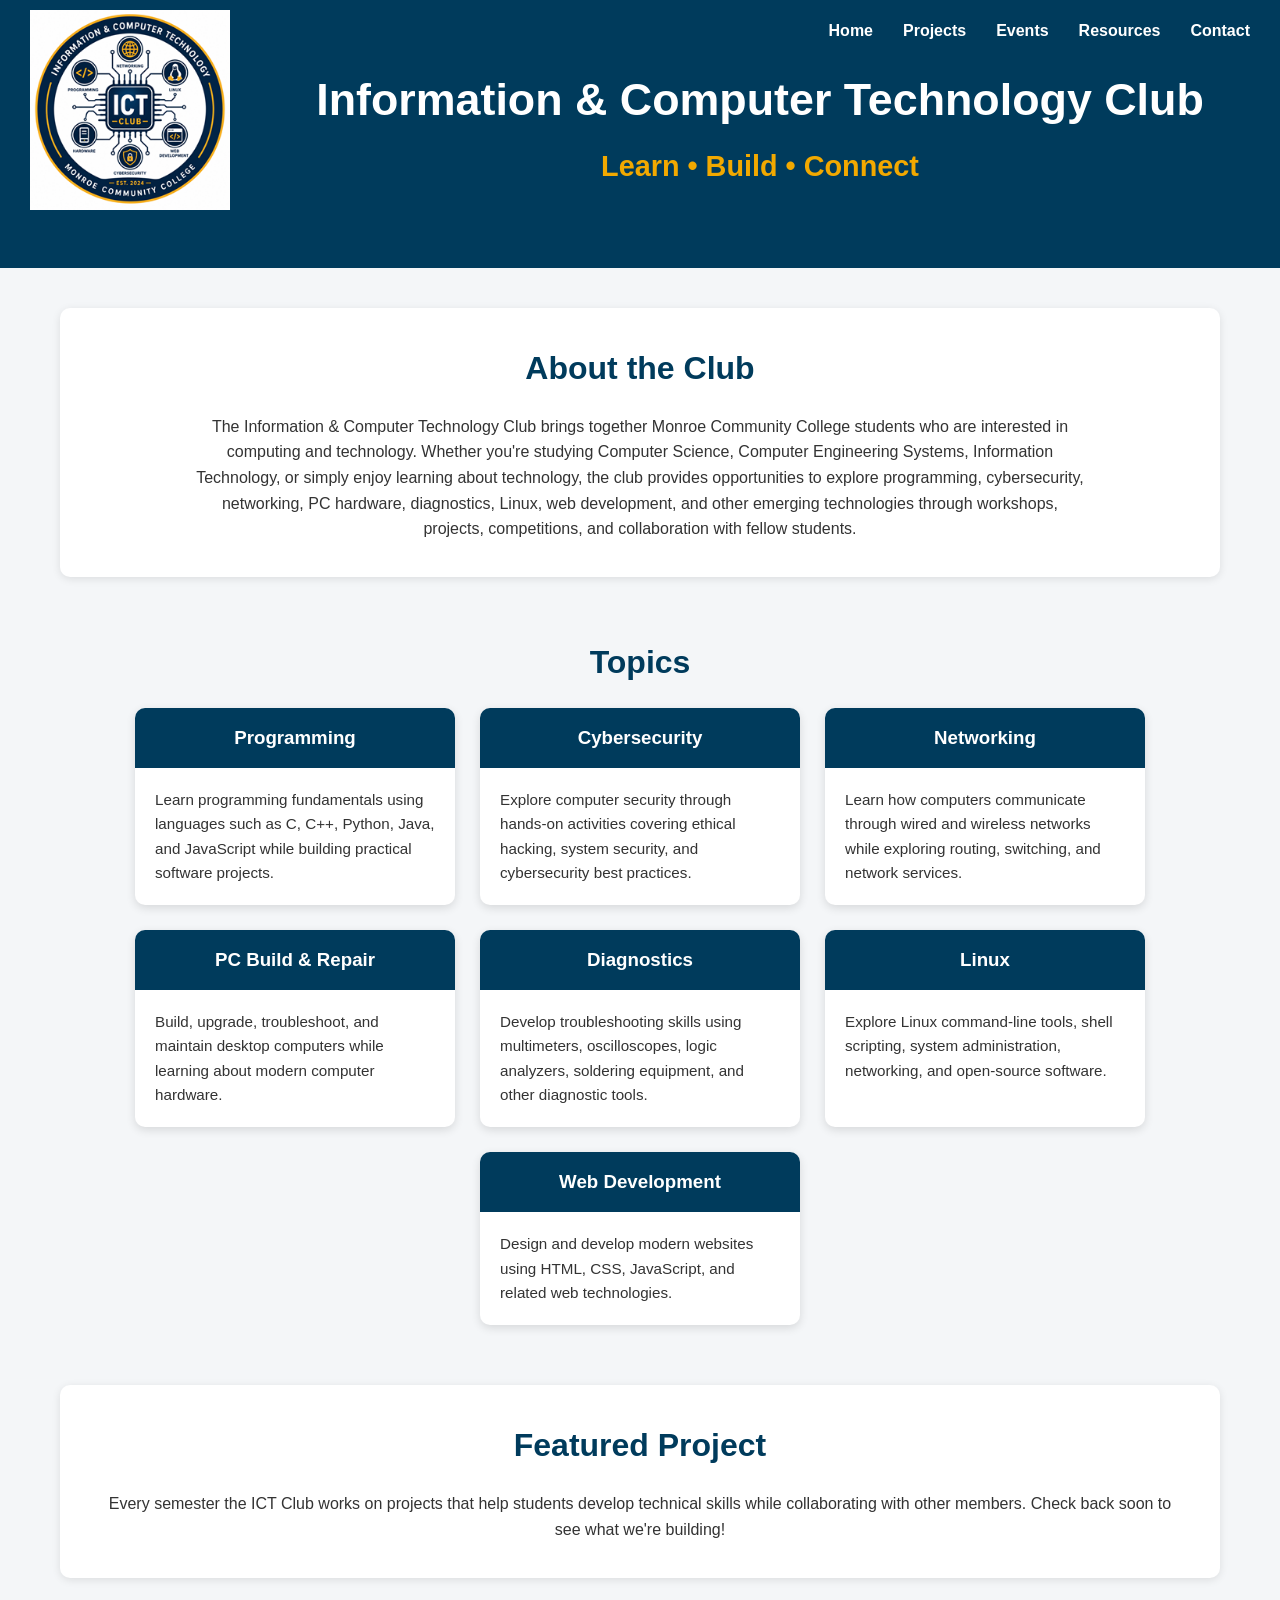
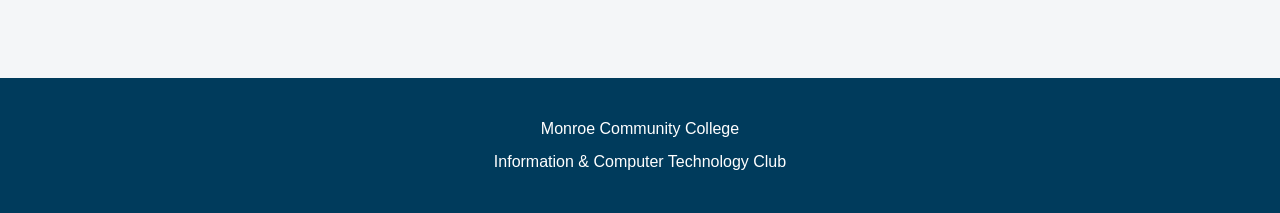
==== commit 98e1a9c4: "Removed Upcoming Meetings & Events Upcoming Meetings & Events is already in Nav bar" ====
--- a/index.html
+++ b/index.html
@@ -160,17 +160,6 @@
                 other members. Check back soon to see what we're building!
             </p>
         </section>
-        <section id="events">
-            <h2>Upcoming Meetings & Events</h2>
-            <p>
-                Meeting schedules,
-                workshops,
-                guest speakers,
-                competitions,
-                and special events will be posted here throughout
-                the semester.
-            </p>
-        </section>
     </main>
 
     <footer>
@@ -184,4 +173,4 @@
 
 </body>
 
-</html>+</html>
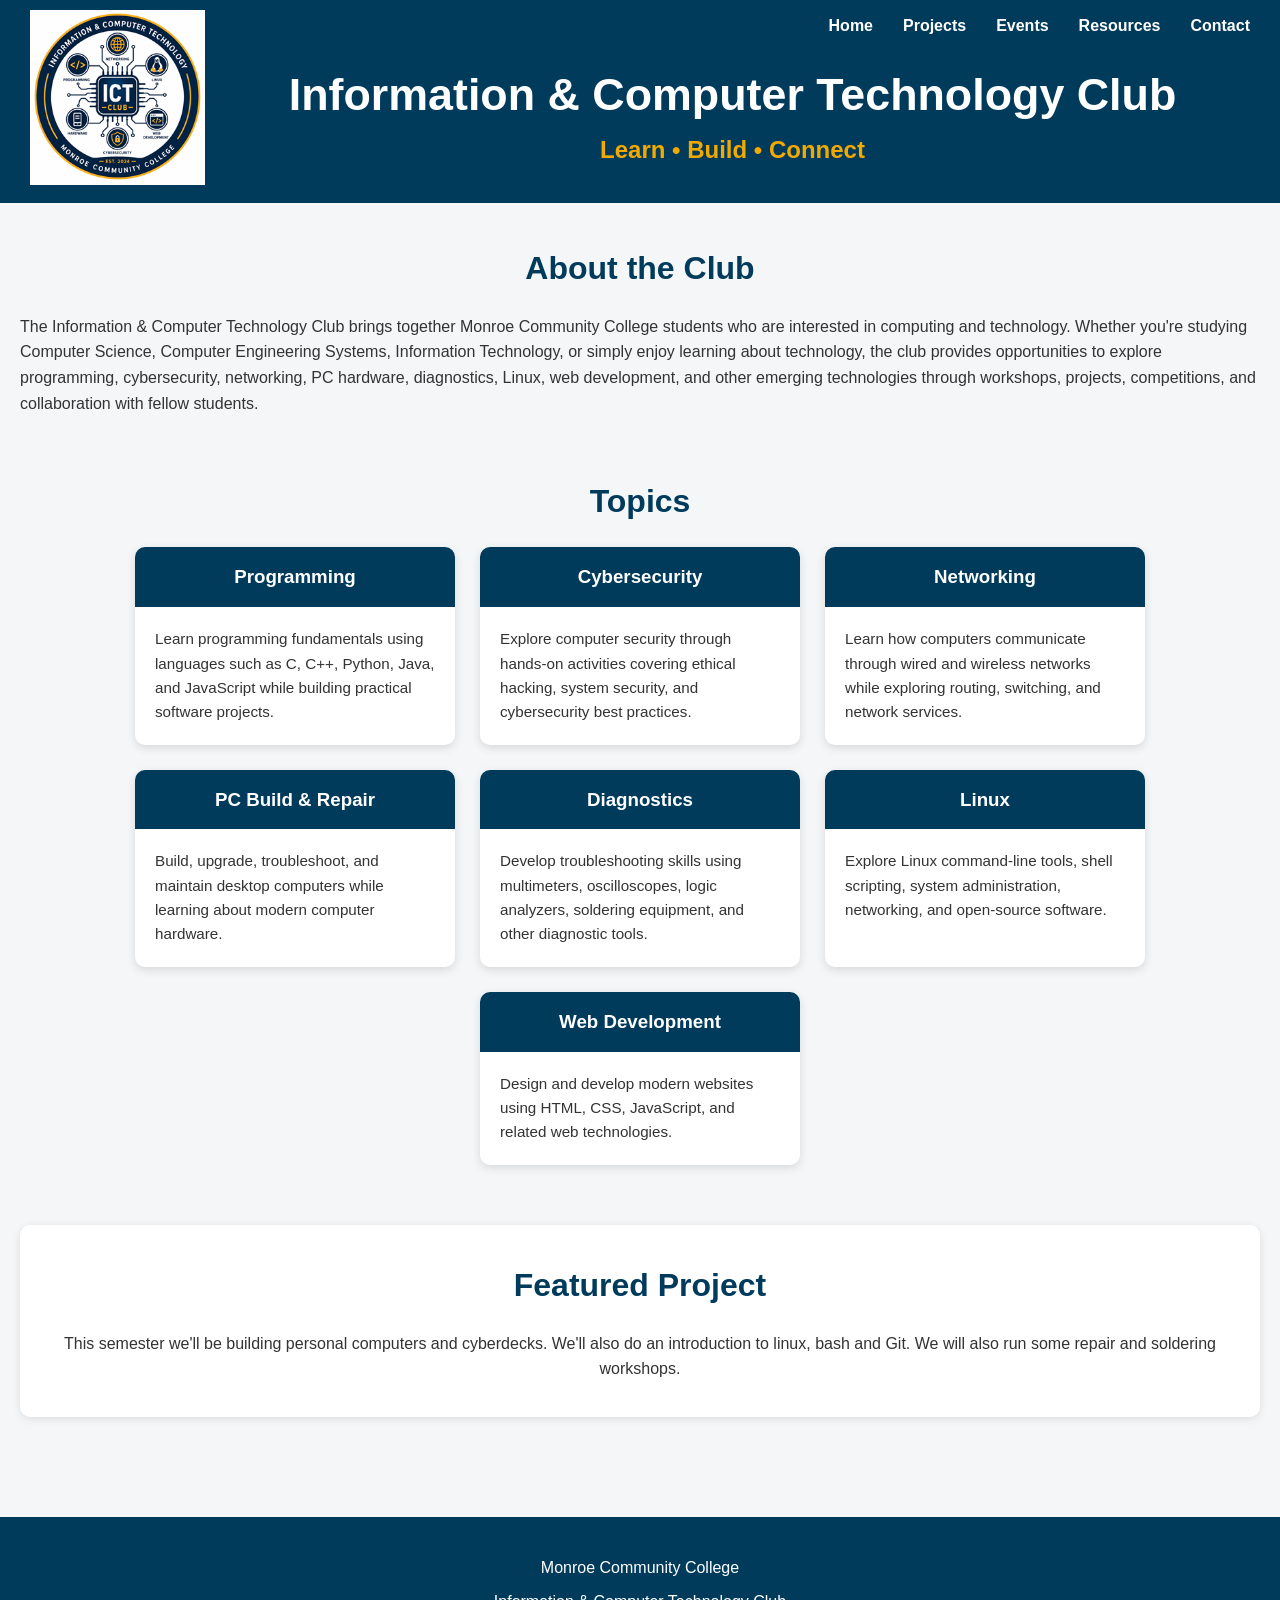
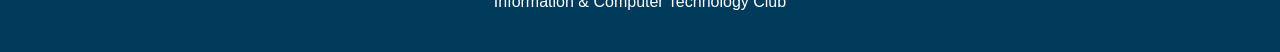
==== commit e8d4f282: "Updating the event tab, adding office hours to the contact tab although they'll be TBA for now, addi" ====
--- a/index.html
+++ b/index.html
@@ -155,9 +155,9 @@
         <section id="projects">
             <h2>Featured Project</h2>
             <p>
-                Every semester the ICT Club works on projects that help
-                students develop technical skills while collaborating with
-                other members. Check back soon to see what we're building!
+                This semester we'll be building personal computers and 
+		cyberdecks. We'll also do an introduction to linux, bash and 
+		Git. We will also run some repair and soldering workshops.
             </p>
         </section>
     </main>
--- a/styles.css
+++ b/styles.css
@@ -31,6 +31,7 @@
     box-sizing: border-box;
 }
 
+/* Defines the formatting of the page body */
 body {
     font-family: Arial, Helvetica, sans-serif;
     background-color: #F4F6F8;
@@ -38,22 +39,34 @@
     line-height: 1.6;
 }
 
+/* Defines the formatting of page sections */
 main {
-    max-width: 1200px;
+    max-width: 1400px;
     margin: 0 auto;
     padding: 40px 20px;
 }
 
+/* Defines the formatting of section areas */
 section {
     margin-bottom: 60px;
 }
 
+/*==================================================
+    Header
+
+    Defines the website header displayed at
+    the top of each page.
+==================================================
+*/
+
+/* Defines the formatting of level 1, 2, and 3 headings */
 h1,
 h2,
 h3 {
     color: #003B5C;
 }
 
+/* Defines the formatting of level 2 headings */
 h2 {
     margin-bottom: 20px;
     font-size: 2rem;
@@ -63,12 +76,15 @@
 /*==================================================
     Header
 ==================================================*/
+
+/* Defines the formatting of the website header */
 header {
     background-color: #003B5C;
     color: white;
-    padding: 10px 30px 50px 30px;
-}
-
+    padding: 10px 30px 10px 30px;
+}
+
+/* Defines the formatting of headings within the website header */
 header h1,
 header h2,
 header p {
@@ -77,43 +93,57 @@
 
 /*==================================================
     Header Layout
-==================================================*/
-
+
+    Defines the layout of the logo,
+    navigation, and hero section within
+    the page header.
+==================================================*/
+
+/* Defines the overall header layout */
 .header-layout {
     display: flex;
     align-items: center;
-    gap: 40px;
-}
-
+    gap: 10px;
+}
+
+/* Defines the logo container */
 .logo {
     flex: 0 0 auto;
 }
 
+/* Defines the logo image size */
 .logo img {
-    width: 200px;
+    width: 175px;
     height: auto;
 }
 
+/* Defines the header content area */
 .header-content {
     flex: 1;
 }
 
 /*==================================================
     Navigation
-==================================================*/
-
+
+    Defines the formatting of the website
+    navigation menu.
+==================================================*/
+
+/* Defines the formatting of the navigation bar */
 nav {
     display: flex;
     justify-content: flex-end;
     margin-bottom: 20px;
 }
 
+/* Defines the formatting of the navigation link list */
 .nav-links {
     list-style: none;
     display: flex;
     gap: 30px;
 }
 
+/* Defines the formatting of navigation links */
 .nav-links a {
     color: white;
     text-decoration: none;
@@ -121,6 +151,7 @@
     transition: color 0.3s;
 }
 
+/* Defines the hover effect for navigation links */
 .nav-links a:hover {
     color: #F2A900;
 }
@@ -129,58 +160,30 @@
     Hero Section
 ==================================================*/
 
+/* Defines the formatting within the hero section */
 .hero {
     text-align: center;
 }
 
+/* Defines the formatting of level 1 headings within the hero section */
 .hero h1 {
     font-size: 2.8rem;
-    margin-bottom: 8px;
-}
-
+    margin-bottom: 1px;
+}
+
+/* Defines the formatting of level 2 headings within the hero section */
 .hero h2 {
     color: #F2A900;
-    font-size: 1.8rem;
-}
-
-/*==================================================
-    Buttons
-==================================================*/
-
-.button {
-    display: inline-block;
-    background-color: #F2A900;
-    color: #003B5C;
-    padding: 12px 28px;
-    border-radius: 6px;
-    text-decoration: none;
-    font-weight: bold;
-    transition: 0.3s;
-}
-
-.button:hover {
-    background-color: white;
-}
-
-/*==================================================
-    About Section
-==================================================*/
-#about {
-    background: white;
-    padding: 35px;
-    border-radius: 10px;
-    box-shadow: 0 2px 8px rgba(0, 0, 0, .10);
-}
-
-#about p {
-    max-width: 900px;
-    margin: auto;
-    text-align: center;
-}
+    font-size: 1.5rem;
+}
+
+
 
 /*==================================================
     Information Cards
 ==================================================*/
+
+/* Defines the formatting of the card container */
 .card-container {
     display: flex;
     flex-wrap: wrap;
@@ -188,9 +191,21 @@
     gap: 25px;
 }
 
+/* Defines the formatting of a standard information card */
 .card {
     flex: 1 1 320px;
     max-width: 320px;
+    background: white;
+    border-radius: 10px;
+    box-shadow: 0 3px 10px rgba(0, 0, 0, .12);
+    overflow: hidden;
+    transition: transform .25s, box-shadow .25s;
+}
+
+/* Defines the formatting of a wide information card */
+.card-wide {
+    flex: 1 1 400px;
+    max-width: 400px;
     background: white;
     border-radius: 10px;
     box-shadow: 0 3px 10px rgba(0, 0, 0, .12);
@@ -199,23 +214,14 @@
         box-shadow .25s;
 }
 
-/* Wider version of the standard card */
-.card-wide {
-    flex: 1 1 400px;
-    max-width: 400px;
-    background: white;
-    border-radius: 10px;
-    box-shadow: 0 3px 10px rgba(0, 0, 0, .12);
-    overflow: hidden;
-    transition: transform .25s,
-        box-shadow .25s;
-}
-
+
+/* Defines the hover effect for information cards */
 .card:hover {
-    transform: translateY(-6px);
+    transform: translateY(-15px);
     box-shadow: 0 8px 18px rgba(0, 0, 0, .18);
 }
 
+/* Defines the formatting of level 3 headings within a card */
 .card h3 {
     background-color: #003B5C;
     color: white;
@@ -223,6 +229,7 @@
     text-align: center;
 }
 
+/* Defines the formatting of paragraphs within a card */
 .card p {
     padding: 20px;
     font-size: .95rem;
@@ -301,4 +308,101 @@
     .card {
         width: 100%;
     }
-}+}
+
+
+/*==================================================
+    Accordion Components
+==================================================*/
+
+/* Defines the overall accordion container  */
+.accordion
+{
+    background: white;
+    margin-bottom: 10px;
+    border-radius: 10px;
+    box-shadow: 0 2px 8px rgba(0, 0, 0, .10);
+    overflow: hidden;
+}
+
+/* Indents nested accordions */
+.accordion .accordion
+{
+    margin-top: 15px;
+    margin-left: 40px;
+}
+
+/* Changes cursor to pointer on hover */
+.accordion summary
+{
+    cursor: pointer;
+}
+
+/* Defines formatting for accordion summary */
+.accordion-summary
+{
+    width: 100%;
+    padding: 15px 20px;
+    font-size: 1.1rem;
+    font-weight: bold;
+    background-color: #F4F6F8;
+}
+
+/* Defines formatting for accordion when hovering over summary */
+.accordion summary:hover
+{
+    background-color: #87898a;
+}
+
+/* Defines formatting for accordion title */
+.accordion-title
+{
+    font-weight: bold;
+}
+
+/* Defines formatting for event date */
+.event-date
+{
+    white-space: nowrap;
+    font-weight: bold;
+}
+
+/* Defines formatting for event title */
+.event-title
+{
+    font-weight: bold;
+    padding-left: 50px;
+    white-space: nowrap;    
+}
+
+/* Defines formatting for event content */
+.event-content
+{
+    padding: 20px;
+}
+
+/* Defines formatting for level 3 headings */
+.event-content h3
+{
+    margin-top: 24px;
+    margin-bottom: 10px;
+}
+
+/* Defines formatting for paragraphs within event content  */
+.event-content p
+{
+    margin-bottom: 12px;
+}
+
+/* Defines formatting for unordered lists within event content  */
+.event-content ul
+{
+    margin-left: 25px;
+    margin-bottom: 20px;
+}
+
+/* Defines formatting for list items within event content */
+.event-content li
+{
+    margin-bottom: 6px;
+}
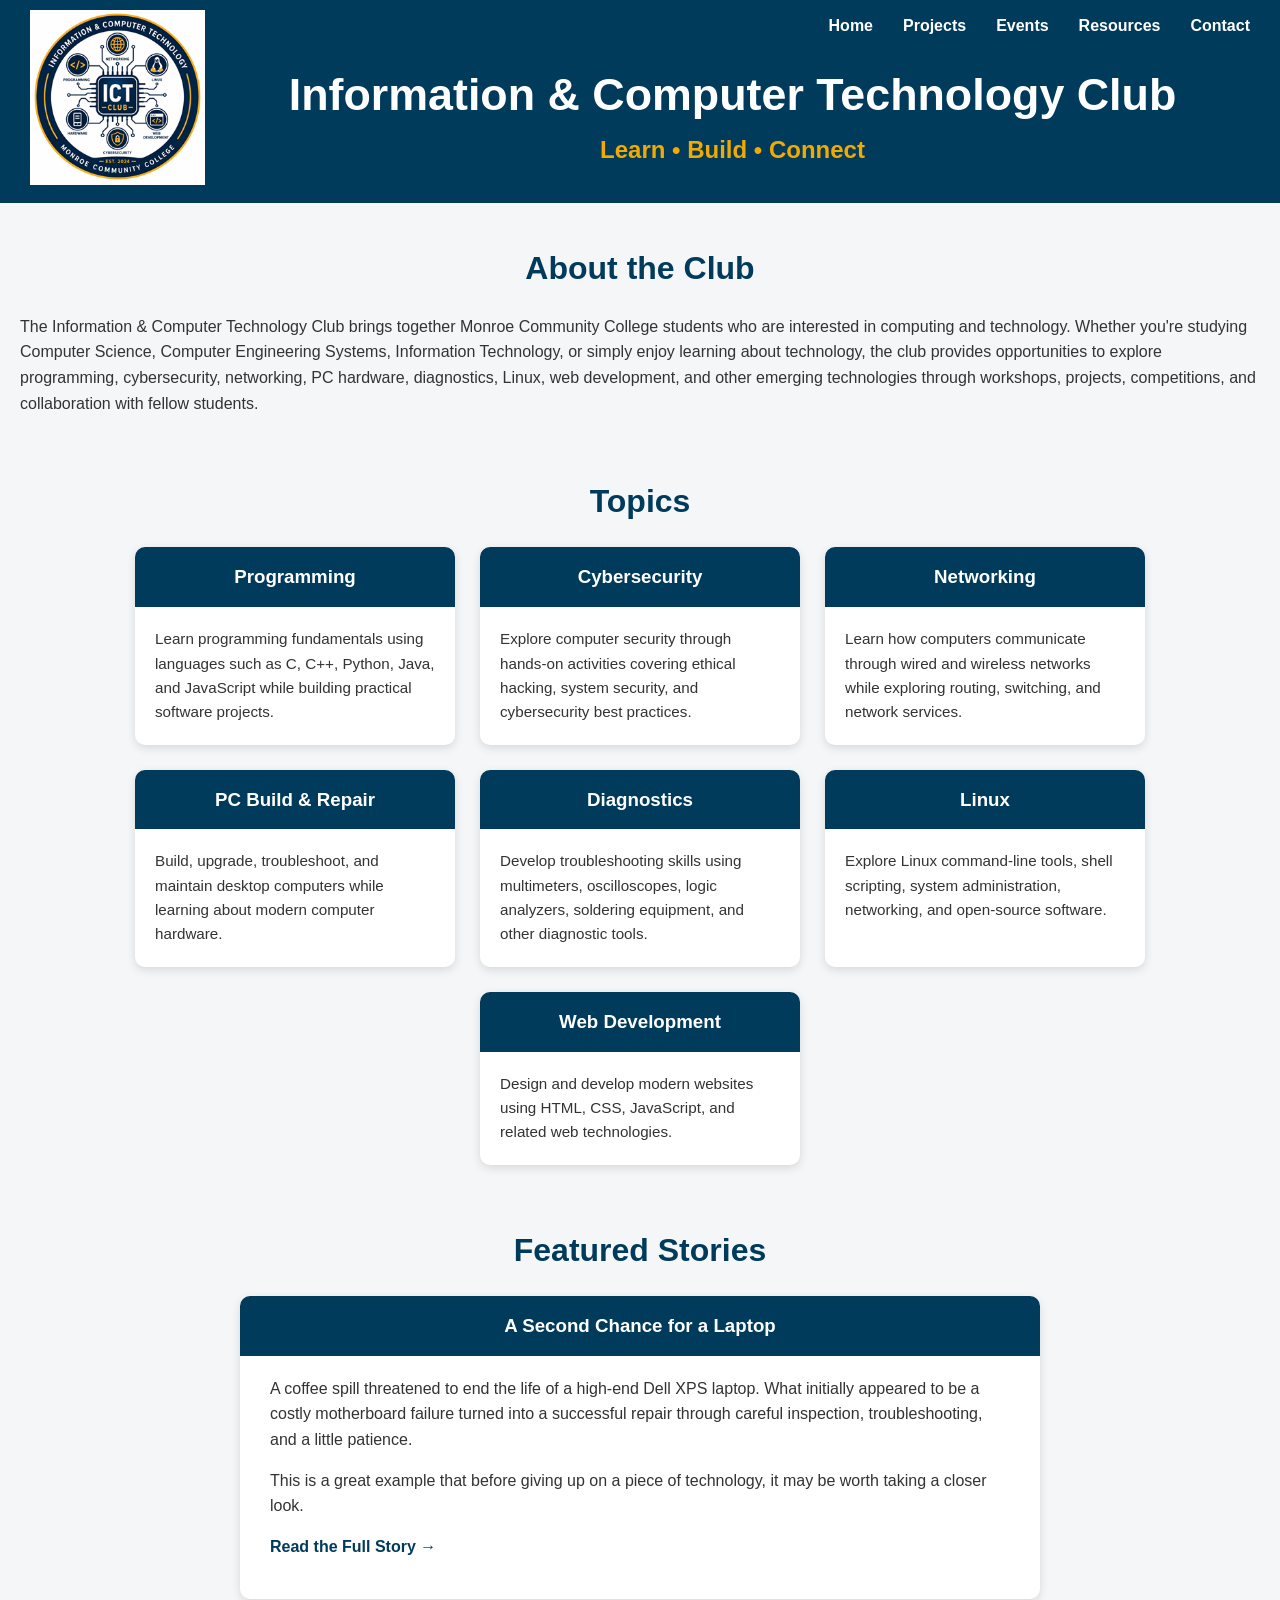
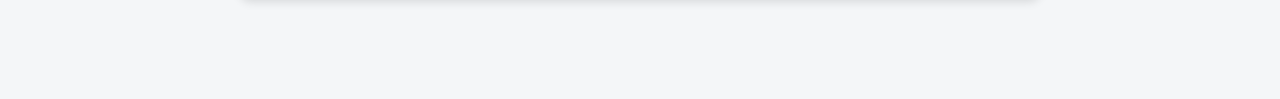
==== commit 59e3027f: "Update file for to support featured story Add new feature story styles. Add a new connection from t" ====
--- a/index.html
+++ b/index.html
@@ -28,6 +28,7 @@
     <meta name="viewport" content="width=device-width, initial-scale=1.0">
     <title>Information & Computer Technology Club</title>
     <link rel="stylesheet" href="styles.css">
+    <link rel="icon" type="image/png" href="images/ict_club_logo.png">
 </head>
 
 <body>
@@ -152,25 +153,29 @@
                 </div>
             </div>
         </section>
-        <section id="projects">
-            <h2>Featured Project</h2>
-            <p>
-                This semester we'll be building personal computers and 
-		cyberdecks. We'll also do an introduction to linux, bash and 
-		Git. We will also run some repair and soldering workshops.
-            </p>
+        <section id="featured-story">
+            <h2>Featured Stories</h2>
+
+            <div class="featured-story-card">
+                <h3>A Second Chance for a Laptop</h3>
+                <p>
+                    A coffee spill threatened to end the life of a
+                    high-end Dell XPS laptop. What initially appeared
+                    to be a costly motherboard failure turned into
+                    a successful repair through careful inspection,
+                    troubleshooting, and a little patience.
+                </p>
+                <p>
+                    This is a great example that before giving
+                    up on a piece of technology, it may be worth
+                    taking a closer look.
+                </p>
+                <p>
+                    <a href="laptop-repair.html" >
+                        Read the Full Story &rarr;
+                    </a>
+                </p>
+            </div>
+
         </section>
     </main>
-
-    <footer>
-        <p>
-            Monroe Community College
-        </p>
-        <p>
-            Information & Computer Technology Club
-        </p>
-    </footer>
-
-</body>
-
-</html>
--- a/styles.css
+++ b/styles.css
@@ -406,3 +406,264 @@
 {
     margin-bottom: 6px;
 }
+.event-content img
+{
+    display: block;
+    width: 100%;
+    max-width: 400px;
+    height: auto;
+    margin: 0 auto 12px;
+    border-radius: 6px;
+}
+
+
+/*==================================================
+    Markdown Viewer
+==================================================*/
+
+/* Defines the formatting of the file picker bar */
+.markdown-picker {
+    display: flex;
+    flex-wrap: wrap;
+    align-items: center;
+    gap: 15px;
+}
+
+/* Defines the formatting of the file picker label */
+.markdown-picker label {
+    font-weight: bold;
+    color: #003B5C;
+}
+
+/* Defines the formatting of the file picker dropdown */
+.markdown-picker select {
+    flex: 1 1 250px;
+    max-width: 500px;
+    padding: 8px 12px;
+    font-size: 1rem;
+    border: 2px solid #003B5C;
+    border-radius: 6px;
+    background-color: white;
+    cursor: pointer;
+}
+
+/* Defines the focus effect for the file picker dropdown */
+.markdown-picker select:focus {
+    outline: none;
+    border-color: #F2A900;
+}
+
+/* Defines the formatting of the rendered markdown area */
+.markdown-body {
+    max-width: 900px;
+    margin-left: auto;
+    margin-right: auto;
+}
+
+/* Defines the formatting of headings within rendered markdown */
+.markdown-body h1 {
+    font-size: 2.2rem;
+    margin-bottom: 20px;
+    padding-bottom: 10px;
+    border-bottom: 3px solid #F2A900;
+}
+
+.markdown-body h2 {
+    font-size: 1.6rem;
+    text-align: left;
+    margin-top: 30px;
+    margin-bottom: 12px;
+}
+
+.markdown-body h3 {
+    margin-top: 24px;
+    margin-bottom: 10px;
+}
+
+/* Defines the formatting of paragraphs and lists within rendered markdown */
+.markdown-body p {
+    margin-bottom: 14px;
+}
+
+.markdown-body ul,
+.markdown-body ol {
+    margin-left: 25px;
+    margin-bottom: 14px;
+}
+
+.markdown-body li {
+    margin-bottom: 6px;
+}
+
+/* Defines the formatting of links within rendered markdown */
+.markdown-body a {
+    color: #003B5C;
+}
+
+.markdown-body a:hover {
+    color: #F2A900;
+}
+
+/* Defines the formatting of code within rendered markdown */
+.markdown-body code {
+    font-family: Consolas, "Courier New", monospace;
+    background-color: #F4F6F8;
+    padding: 2px 5px;
+    border-radius: 4px;
+}
+
+.markdown-body pre {
+    background-color: #F4F6F8;
+    padding: 15px;
+    border-radius: 6px;
+    overflow-x: auto;
+    margin-bottom: 14px;
+}
+
+.markdown-body pre code {
+    padding: 0;
+}
+
+/* Defines the formatting of block quotes within rendered markdown */
+.markdown-body blockquote {
+    border-left: 4px solid #F2A900;
+    padding-left: 15px;
+    margin-bottom: 14px;
+    color: #555555;
+}
+
+/* Defines the formatting of tables within rendered markdown */
+.markdown-body table {
+    border-collapse: collapse;
+    margin-bottom: 14px;
+    display: block;
+    overflow-x: auto;
+}
+
+.markdown-body th,
+.markdown-body td {
+    border: 1px solid #CCCCCC;
+    padding: 8px 12px;
+}
+
+.markdown-body th {
+    background-color: #003B5C;
+    color: white;
+}
+
+/* Defines the formatting of images within rendered markdown */
+.markdown-body img {
+    max-width: 100%;
+}
+
+
+/*==================================================
+    Featured Stories
+==================================================*/
+
+/* Defines the formatting of featured story cards */
+.story-card {
+    flex: 1 1 320px;
+    max-width: 420px;
+    background: white;
+    border-radius: 10px;
+    box-shadow: 0 3px 10px rgba(0, 0, 0, .12);
+    overflow: hidden;
+}
+
+.story-image {
+    max-width: 650px;
+    margin: 25px auto;
+    text-align: center;
+}
+
+/* Defines the formatting of article images */
+.story-image img {
+    display: block;
+    width: 100%;
+    height: auto;
+    border-radius: 6px;
+}
+
+/* Defines the formatting of image captions */
+.story-image figcaption {
+    margin-top: 8px;
+    font-size: 0.9rem;
+    color: #666666;
+    font-style: italic;
+}
+
+/* Defines the formatting of story titles */
+.story-card h3 {
+    padding: 15px 20px 5px;
+}
+
+/* Defines the formatting of story descriptions */
+.story-card p {
+    padding: 10px 20px;
+    font-size: .95rem;
+}
+
+/* Defines the formatting of story links */
+.story-card a {
+    display: inline-block;
+    margin: 0 20px 20px;
+    color: #003B5C;
+    font-weight: bold;
+    text-decoration: none;
+}
+
+.story-card a:hover {
+    color: #F2A900;
+    text-decoration: underline;
+}
+
+.featured-story-card {
+    max-width: 800px;
+    margin: 0 auto;
+    padding: 25px 30px;
+    background: white;
+    border-radius: 10px;
+    box-shadow: 0 3px 10px rgba(0, 0, 0, .12);
+}
+
+/* Defines the formatting of the story title */
+.featured-story-card h3 {
+    background-color: #003B5C;
+    color: white;
+    padding: 15px;
+    margin: -25px -30px 20px;
+    border-radius: 10px 10px 0 0;
+    text-align: center;
+}
+
+/* Defines the formatting of story paragraphs */
+.featured-story-card p {
+    margin-bottom: 15px;
+}
+
+/* Defines the formatting of the story link */
+.featured-story-card a {
+    color: #003B5C;
+    font-weight: bold;
+    text-decoration: none;
+}
+
+.featured-story-card a:hover {
+    color: #F2A900;
+    text-decoration: underline;
+}
+
+/*==================================================
+    Article Content
+==================================================*/
+
+.article-content {
+    max-width: 900px;
+    margin: 0 auto;
+}
+
+.article-content p {
+    margin-bottom: 18px;
+    line-height: 1.7;
+}
